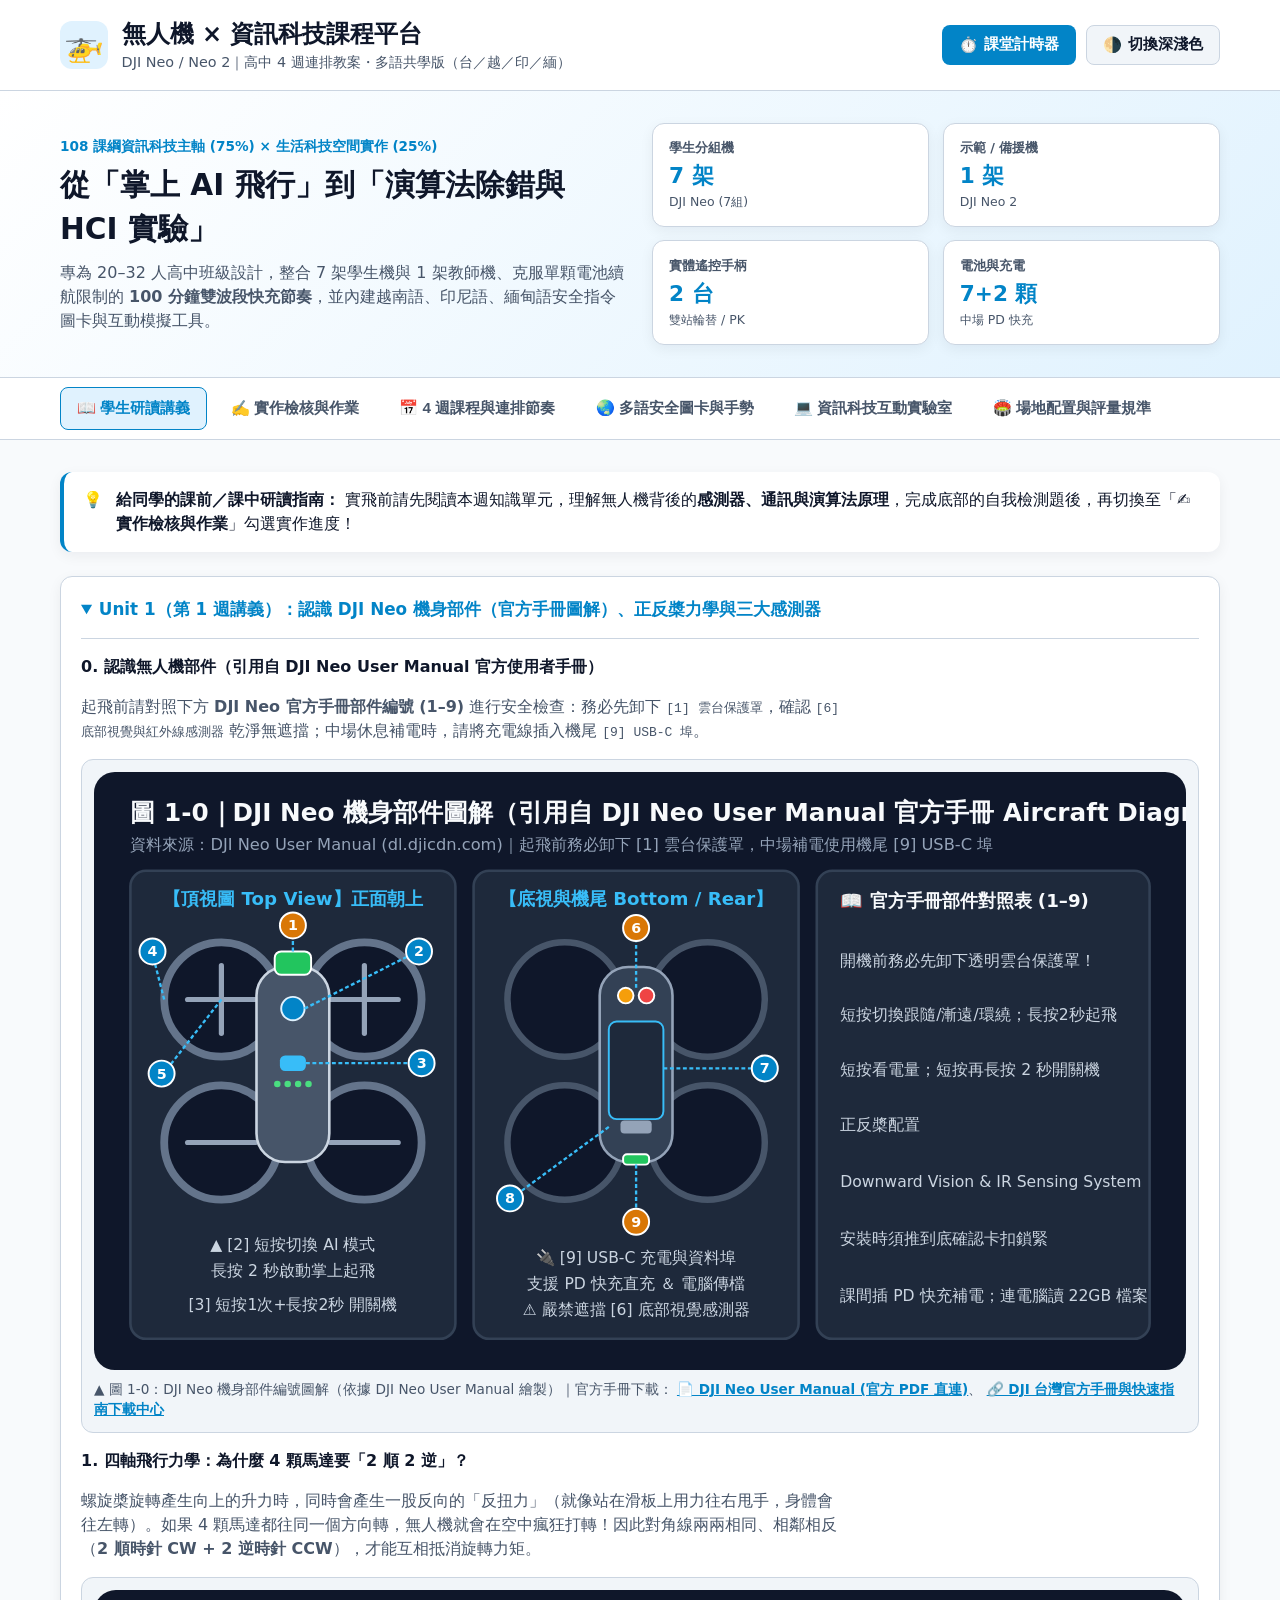
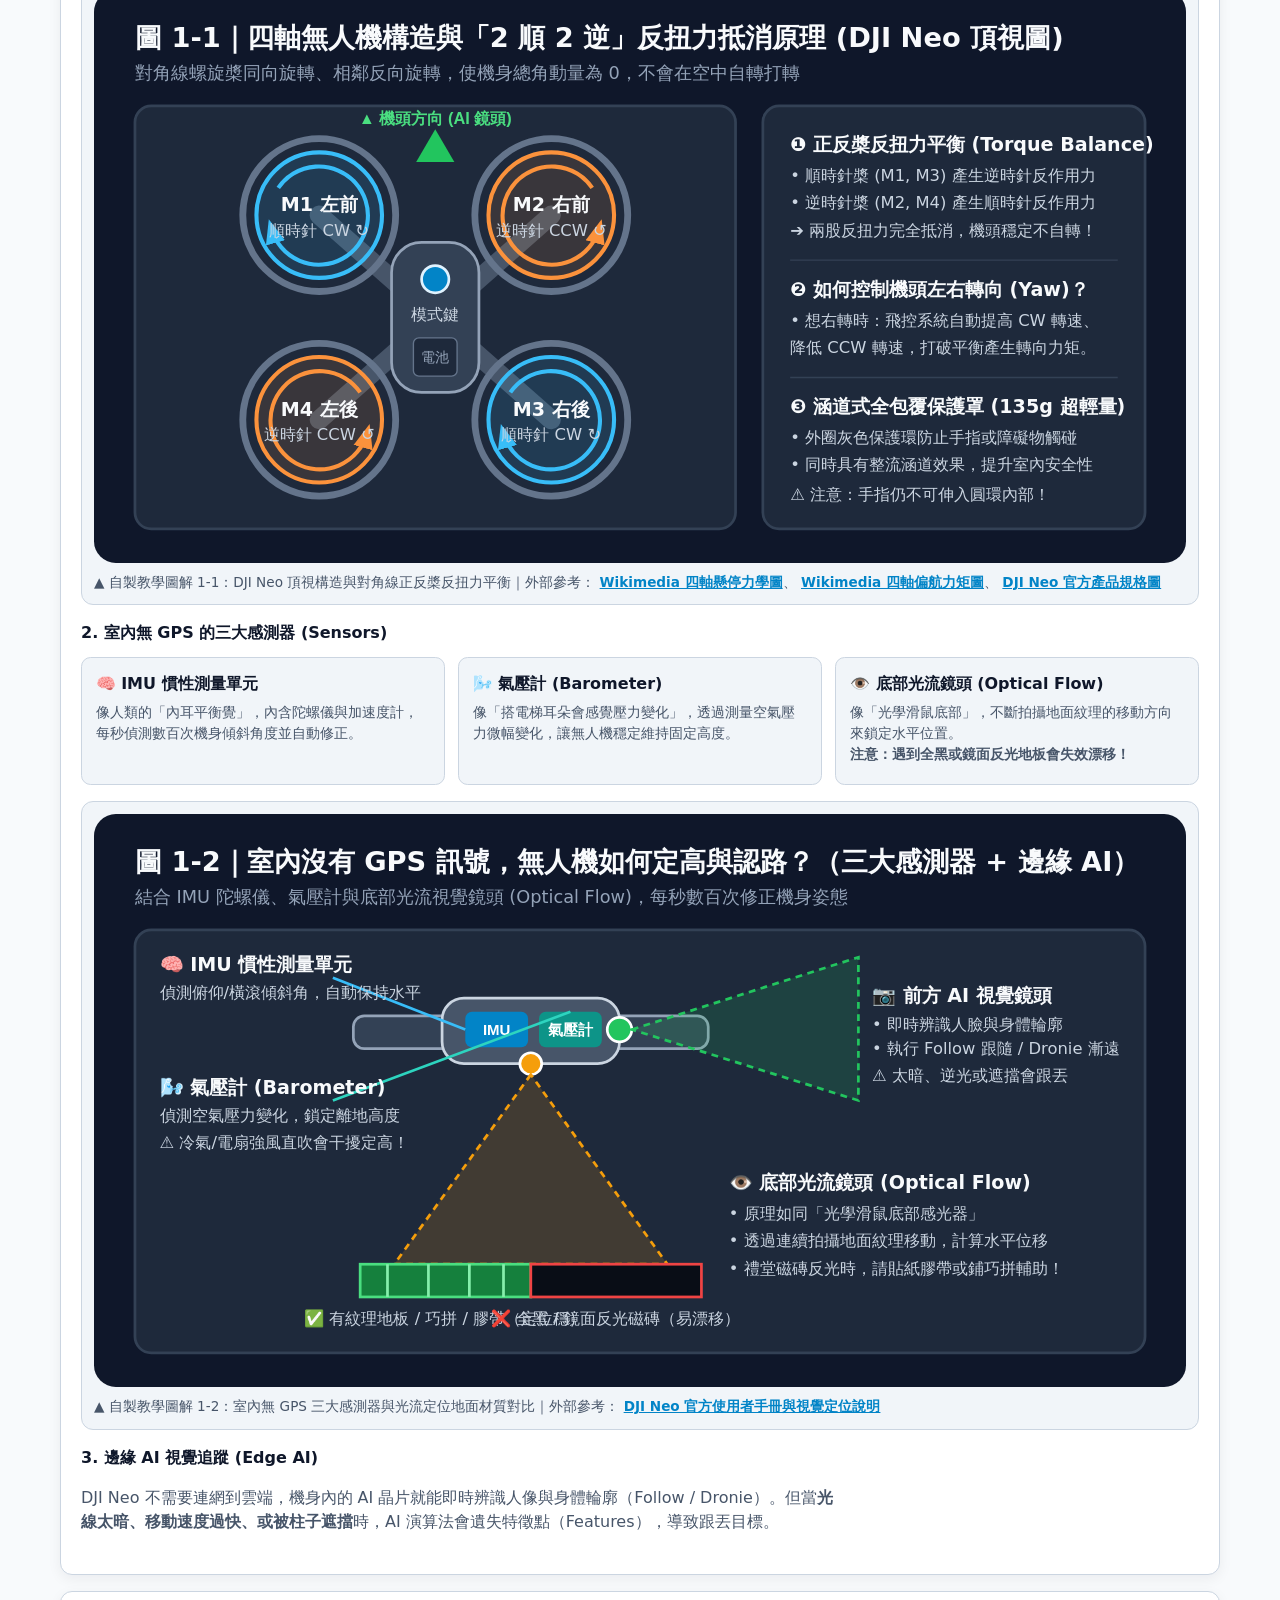
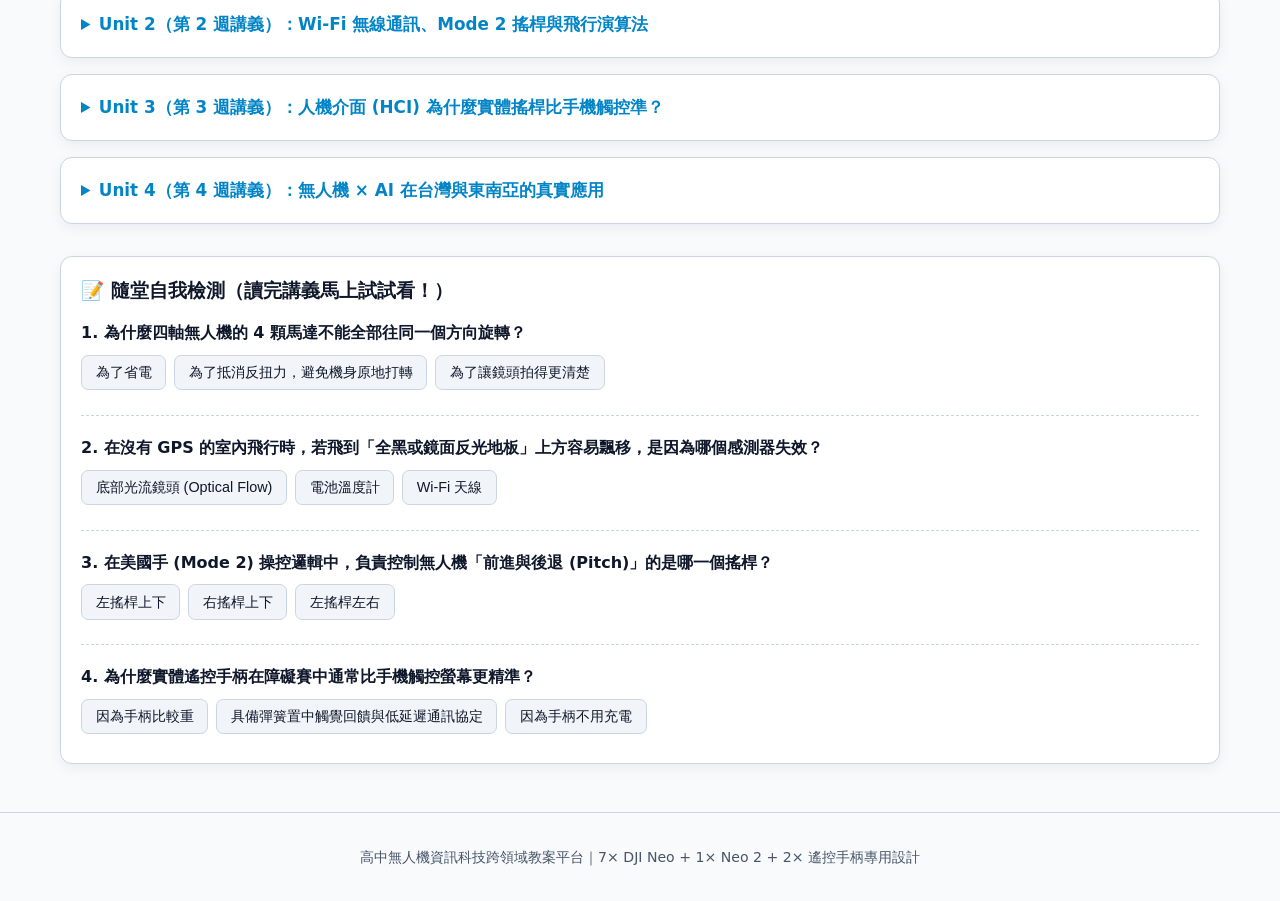
==== index.html @ d2b4d3c9 "feat: DJI Neo 4-week IT curriculum website and materials" ====
<!DOCTYPE html>
<html lang="zh-Hant">
<head>
  <meta charset="UTF-8" />
  <meta name="viewport" content="width=device-width, initial-scale=1.0" />
  <meta http-equiv="refresh" content="0; url=website/index.html" />
  <title>重新導向至無人機 × 資訊科技課程網站...</title>
  <script>
    window.location.replace("website/index.html");
  </script>
</head>
<body>
  <p>正在前往課程網站，若未自動跳轉請點此：<a href="website/index.html">進入無人機 × 資訊科技課程平台</a></p>
</body>
</html>
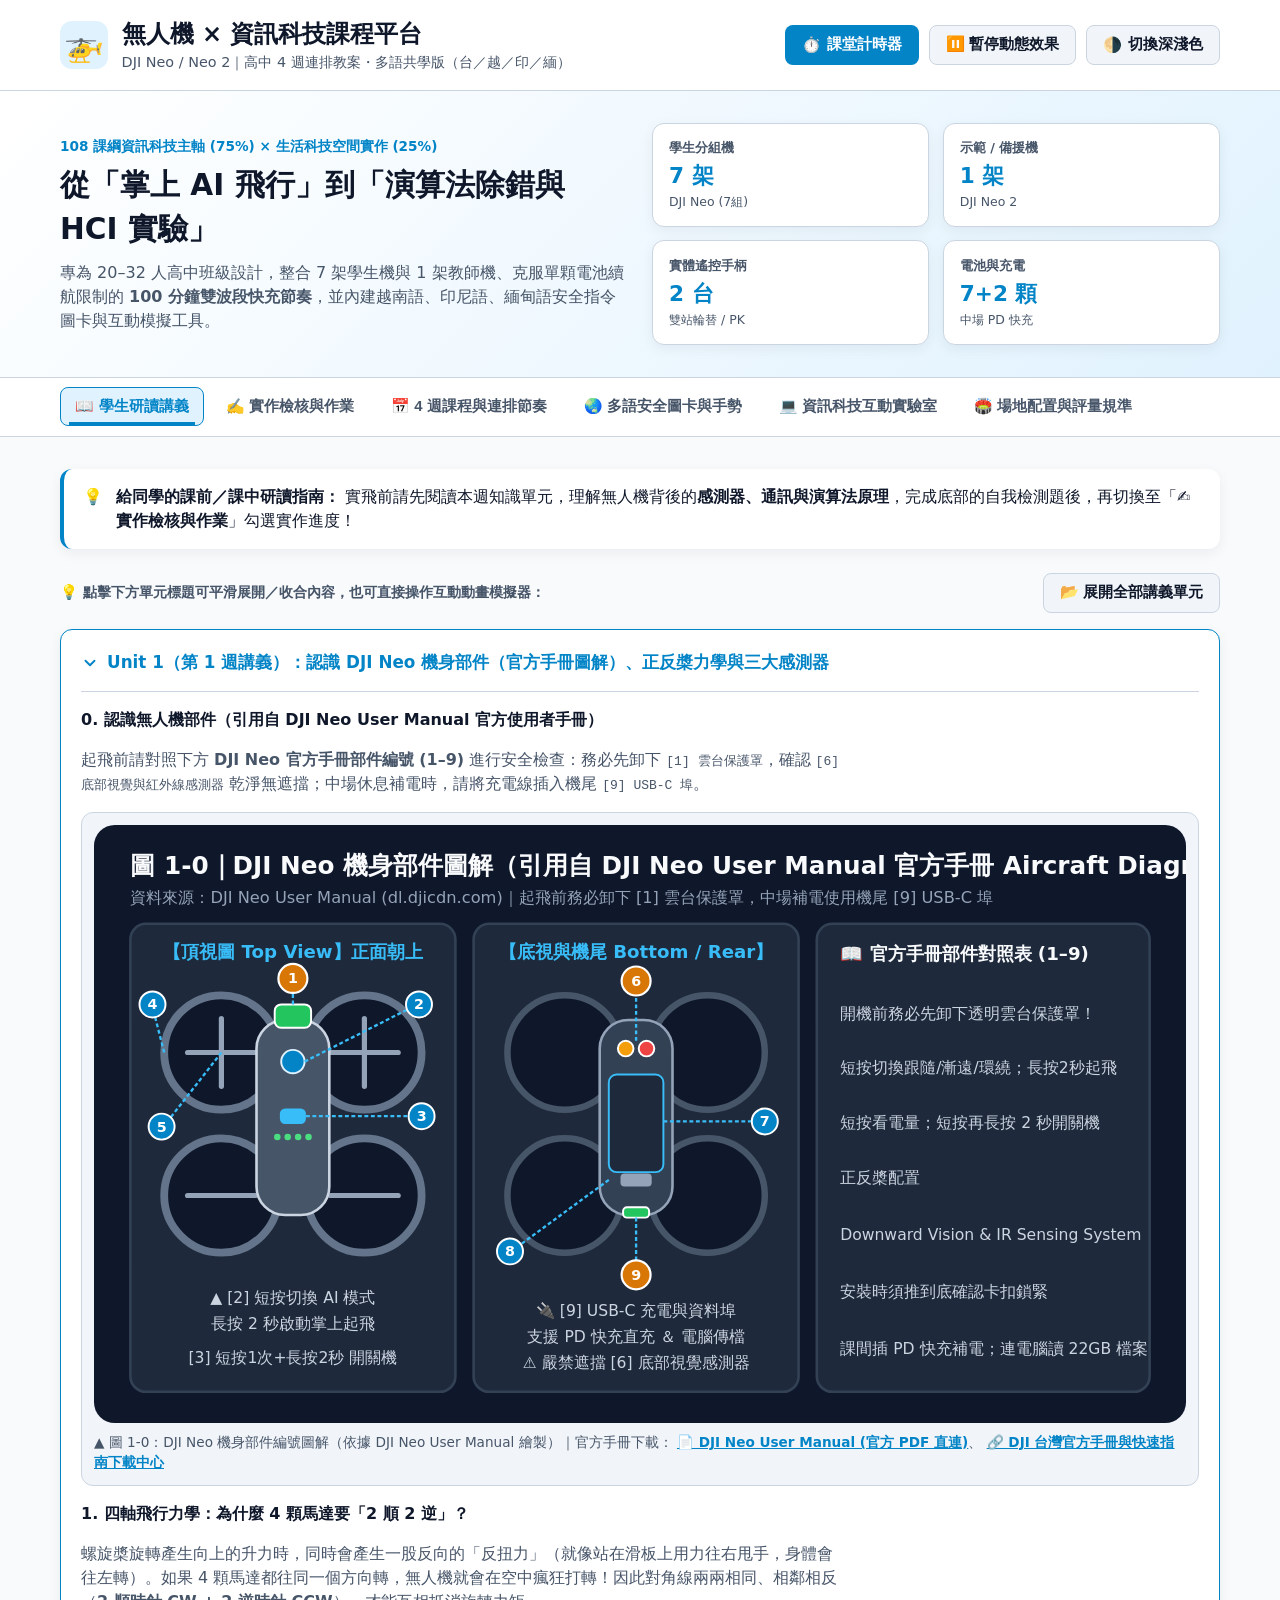
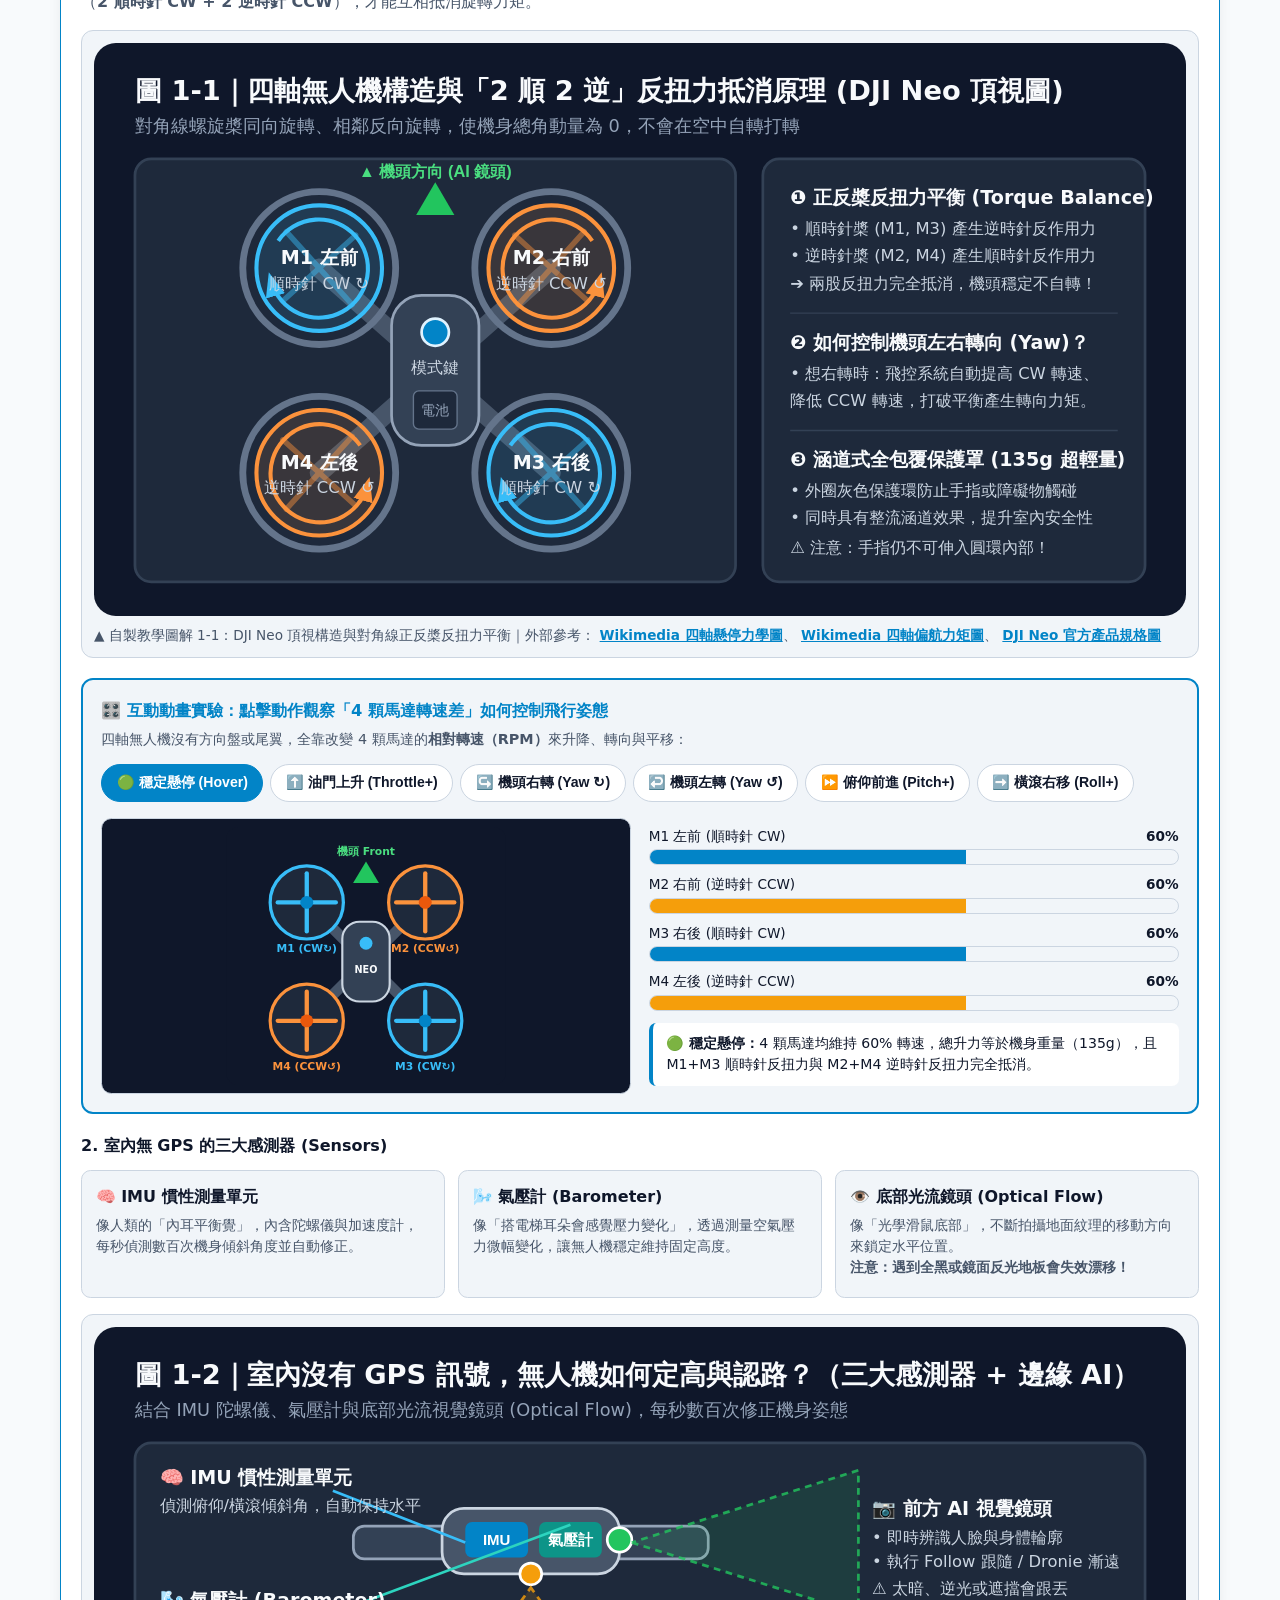
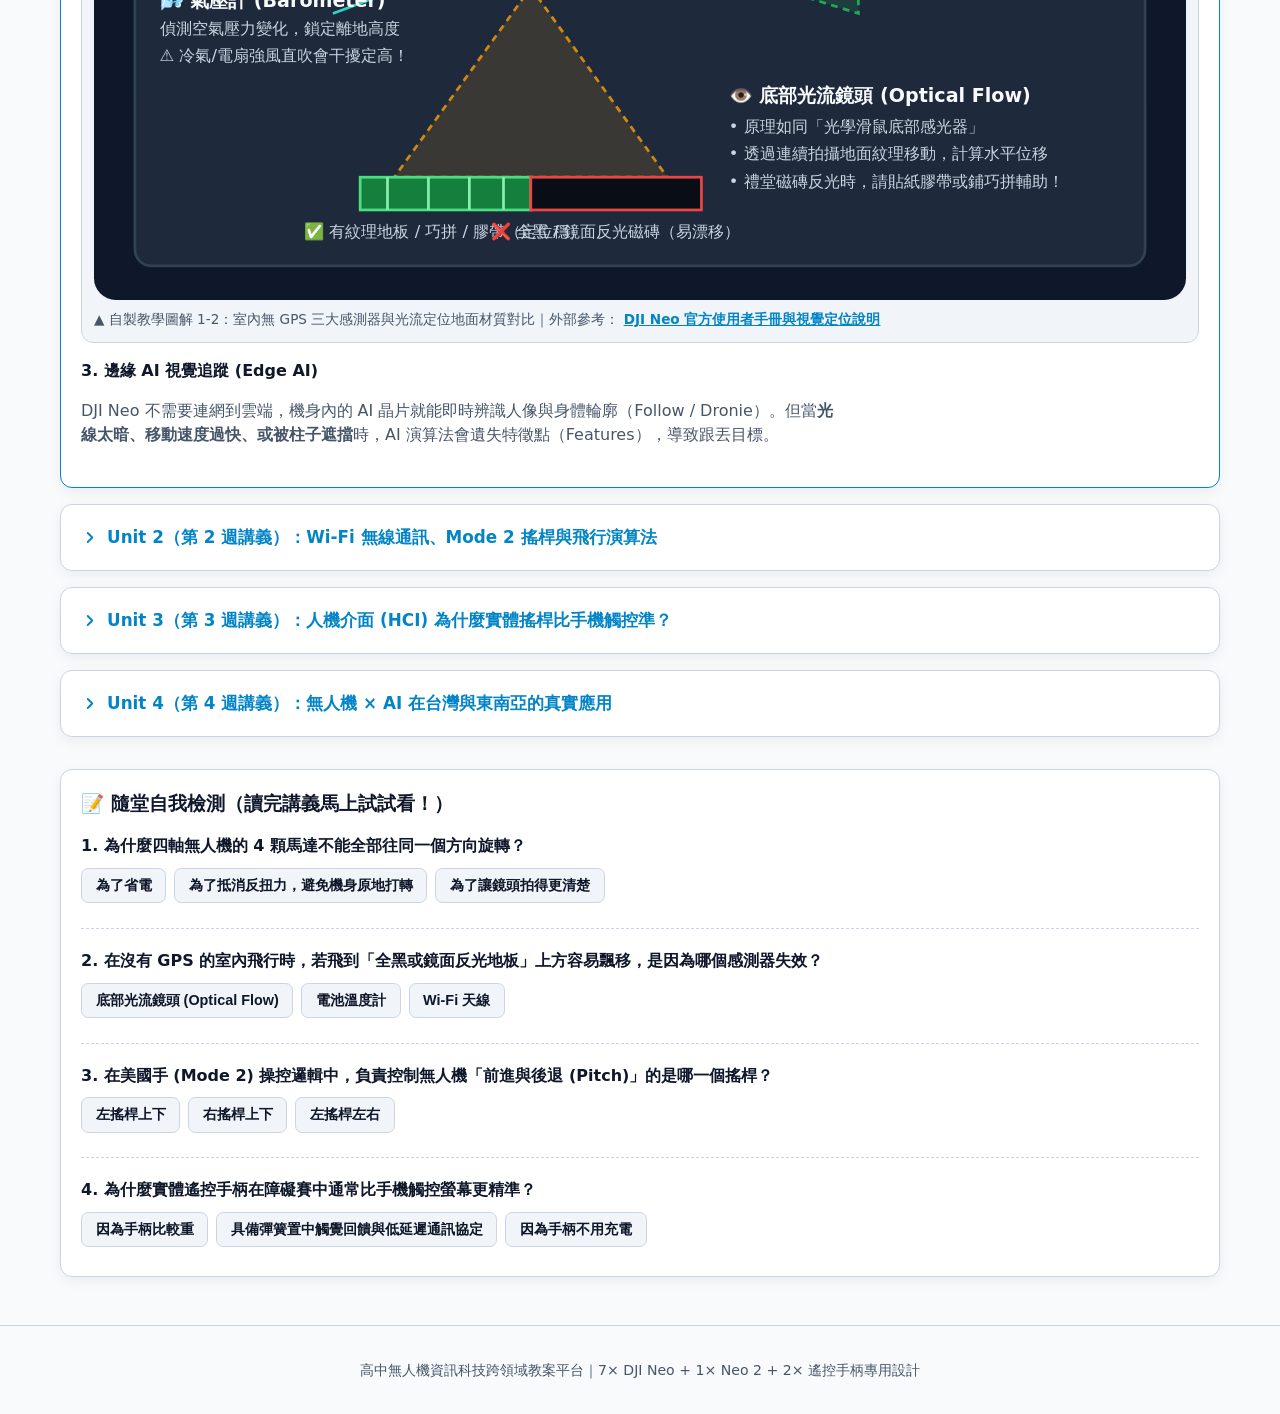
==== commit f9ecf95b: "feat: 新增四軸轉速動畫、演算法與Mode2雙搖桿學生實作闖關及RWD/UI優化" ====
--- a/index.html
+++ b/index.html
@@ -3,13 +3,1123 @@
 <head>
   <meta charset="UTF-8" />
   <meta name="viewport" content="width=device-width, initial-scale=1.0" />
-  <meta http-equiv="refresh" content="0; url=website/index.html" />
-  <title>重新導向至無人機 × 資訊科技課程網站...</title>
-  <script>
-    window.location.replace("website/index.html");
-  </script>
+  <title>無人機 × 資訊科技｜4 週高中跨文化課程網站</title>
+  <link rel="stylesheet" href="website/styles.css" />
 </head>
 <body>
-  <p>正在前往課程網站，若未自動跳轉請點此：<a href="website/index.html">進入無人機 × 資訊科技課程平台</a></p>
+  <a href="#main-content" class="skip-link">跳至主要內容 (Skip to main content)</a>
+
+  <header class="site-header">
+    <div class="container header-inner">
+      <div class="brand">
+        <span class="brand-badge" aria-hidden="true">🚁</span>
+        <div>
+          <h1 class="site-title">無人機 × 資訊科技課程平台</h1>
+          <p class="site-subtitle">DJI Neo / Neo 2｜高中 4 週連排教案・多語共學版（台／越／印／緬）</p>
+        </div>
+      </div>
+
+      <div class="header-actions">
+        <button type="button" id="open-timer-btn" class="btn btn-primary">
+          <span aria-hidden="true">⏱️</span> 課堂計時器
+        </button>
+        <button type="button" id="motion-toggle-btn" class="btn btn-secondary">
+          ⏸️ 暫停動態效果
+        </button>
+        <button type="button" id="theme-toggle-btn" class="btn btn-secondary" aria-pressed="false">
+          <span aria-hidden="true">🌗</span> <span class="theme-label">切換深淺色</span>
+        </button>
+      </div>
+    </div>
+  </header>
+
+  <section class="hero" aria-label="課程資源總覽">
+    <div class="container">
+      <div class="hero-grid">
+        <div class="hero-copy">
+          <span class="eyebrow">108 課綱資訊科技主軸 (75%) × 生活科技空間實作 (25%)</span>
+          <h2>從「掌上 AI 飛行」到「演算法除錯與 HCI 實驗」</h2>
+          <p>
+            專為 20–32 人高中班級設計，整合 7 架學生機與 1 架教師機、克服單顆電池續航限制的
+            <strong>100 分鐘雙波段快充節奏</strong>，並內建越南語、印尼語、緬甸語安全指令圖卡與互動模擬工具。
+          </p>
+        </div>
+
+        <dl class="stats-grid" aria-label="教室硬體配置">
+          <div class="stat-card">
+            <dt>學生分組機</dt>
+            <dd>7 架 <small>DJI Neo (7組)</small></dd>
+          </div>
+          <div class="stat-card">
+            <dt>示範 / 備援機</dt>
+            <dd>1 架 <small>DJI Neo 2</small></dd>
+          </div>
+          <div class="stat-card">
+            <dt>實體遙控手柄</dt>
+            <dd>2 台 <small>雙站輪替 / PK</small></dd>
+          </div>
+          <div class="stat-card">
+            <dt>電池與充電</dt>
+            <dd>7+2 顆 <small>中場 PD 快充</small></dd>
+          </div>
+        </dl>
+      </div>
+    </div>
+  </section>
+
+  <nav class="tab-nav-wrapper" aria-label="課程單元導覽">
+    <div class="container">
+      <div class="tablist" role="tablist" aria-label="課程功能分頁">
+        <button type="button" role="tab" id="tab-study" aria-selected="true" aria-controls="panel-study" tabindex="0">
+          📖 學生研讀講義
+        </button>
+        <button type="button" role="tab" id="tab-homework" aria-selected="false" aria-controls="panel-homework" tabindex="-1">
+          ✍️ 實作檢核與作業
+        </button>
+        <button type="button" role="tab" id="tab-curriculum" aria-selected="false" aria-controls="panel-curriculum" tabindex="-1">
+          📅 4 週課程與連排節奏
+        </button>
+        <button type="button" role="tab" id="tab-multilingual" aria-selected="false" aria-controls="panel-multilingual" tabindex="-1">
+          🌏 多語安全圖卡與手勢
+        </button>
+        <button type="button" role="tab" id="tab-lab" aria-selected="false" aria-controls="panel-lab" tabindex="-1">
+          💻 資訊科技互動實驗室
+        </button>
+        <button type="button" role="tab" id="tab-arena" aria-selected="false" aria-controls="panel-arena" tabindex="-1">
+          🏟️ 場地配置與評量規準
+        </button>
+      </div>
+    </div>
+  </nav>
+
+  <main id="main-content" class="container main-content">
+    <!-- TAB 0: 學生研讀講義 -->
+    <section id="panel-study" role="tabpanel" aria-labelledby="tab-study" class="tab-panel">
+      <div class="callout callout-info">
+        <span aria-hidden="true">💡</span>
+        <div>
+          <strong>給同學的課前／課中研讀指南：</strong>
+          實飛前請先閱讀本週知識單元，理解無人機背後的<strong>感測器、通訊與演算法原理</strong>，完成底部的自我檢測題後，再切換至「<strong>✍️ 實作檢核與作業</strong>」勾選實作進度！
+        </div>
+      </div>
+
+      <div class="study-toolbar">
+        <span class="study-toolbar-hint">💡 點擊下方單元標題可平滑展開／收合內容，也可直接操作互動動畫模擬器：</span>
+        <button type="button" id="toggle-all-units-btn" class="btn btn-secondary" commandfor="study-accordion" command="--toggle-all" aria-expanded="false">
+          <span class="expand">📂 展開全部講義單元</span>
+          <span class="collapse">📁 收合全部講義單元</span>
+        </button>
+      </div>
+
+      <div class="study-grid" id="study-accordion" aria-label="4 週課程研讀講義單元">
+        <details class="study-unit" open>
+          <summary>Unit 1（第 1 週講義）：認識 DJI Neo 機身部件（官方手冊圖解）、正反槳力學與三大感測器</summary>
+          <div class="study-body">
+            <h4>0. 認識無人機部件（引用自 DJI Neo User Manual 官方使用者手冊）</h4>
+            <p>
+              起飛前請對照下方 <strong>DJI Neo 官方手冊部件編號 (1–9)</strong> 進行安全檢查：務必先卸下 <code>[1] 雲台保護罩</code>，確認 <code>[6] 底部視覺與紅外線感測器</code> 乾淨無遮擋；中場休息補電時，請將充電線插入機尾 <code>[9] USB-C 埠</code>。
+            </p>
+            <figure class="study-figure">
+              <img src="website/assets/05_dji_neo_manual_diagram.svg" alt="DJI Neo 官方使用者手冊 Aircraft Diagram 機身頂視與底視部件 1 至 9 號圖解" width="840" height="460" fetchpriority="high" />
+              <figcaption>
+                ▲ 圖 1-0：DJI Neo 機身部件編號圖解（依據 DJI Neo User Manual 繪製）｜官方手冊下載：
+                <a href="https://dl.djicdn.com/downloads/DJI_Neo/DJI_Neo_User_Manual_en.pdf" target="_blank" rel="noopener noreferrer">📄 DJI Neo User Manual (官方 PDF 直連)</a>、
+                <a href="https://www.dji.com/tw/neo/downloads" target="_blank" rel="noopener noreferrer">🔗 DJI 台灣官方手冊與快速指南下載中心</a>
+              </figcaption>
+            </figure>
+
+            <h4>1. 四軸飛行力學：為什麼 4 顆馬達要「2 順 2 逆」？</h4>
+            <p>
+              螺旋槳旋轉產生向上的升力時，同時會產生一股反向的「反扭力」（就像站在滑板上用力往右甩手，身體會往左轉）。如果 4 顆馬達都往同一個方向轉，無人機就會在空中瘋狂打轉！因此對角線兩兩相同、相鄰相反（<strong>2 順時針 CW + 2 逆時針 CCW</strong>），才能互相抵消旋轉力矩。
+            </p>
+            <figure class="study-figure">
+              <img src="website/assets/01_quadcopter_torque.svg" alt="四軸無人機頂視構造與2順2逆反扭力抵消原理圖解" width="800" height="420" loading="lazy" />
+              <figcaption>
+                ▲ 自製教學圖解 1-1：DJI Neo 頂視構造與對角線正反槳反扭力平衡｜外部參考：
+                <a href="https://commons.wikimedia.org/wiki/File:Quadrotorhover.svg" target="_blank" rel="noopener noreferrer">Wikimedia 四軸懸停力學圖</a>、
+                <a href="https://commons.wikimedia.org/wiki/File:Quadrotoryaw.svg" target="_blank" rel="noopener noreferrer">Wikimedia 四軸偏航力矩圖</a>、
+                <a href="https://www.dji.com/tw/neo" target="_blank" rel="noopener noreferrer">DJI Neo 官方產品規格圖</a>
+              </figcaption>
+            </figure>
+
+            <!-- 互動四軸正反槳與姿態動態模擬器 -->
+            <div class="rotor-interactive-box" aria-label="四軸正反槳轉速與飛行姿態互動動畫">
+              <div class="rotor-box-header">
+                <h5>🎛️ 互動動畫實驗：點擊動作觀察「4 顆馬達轉速差」如何控制飛行姿態</h5>
+                <p>四軸無人機沒有方向盤或尾翼，全靠改變 4 顆馬達的<strong>相對轉速（RPM）</strong>來升降、轉向與平移：</p>
+              </div>
+              <div class="maneuver-btns" role="group" aria-label="選擇飛行操控動作">
+                <button type="button" class="chip active" data-maneuver="hover">🟢 穩定懸停 (Hover)</button>
+                <button type="button" class="chip" data-maneuver="throttle-up">⬆️ 油門上升 (Throttle+)</button>
+                <button type="button" class="chip" data-maneuver="yaw-right">↪️ 機頭右轉 (Yaw ↻)</button>
+                <button type="button" class="chip" data-maneuver="yaw-left">↩️ 機頭左轉 (Yaw ↺)</button>
+                <button type="button" class="chip" data-maneuver="pitch-fwd">⏩ 俯仰前進 (Pitch+)</button>
+                <button type="button" class="chip" data-maneuver="roll-right">➡️ 橫滾右移 (Roll+)</button>
+              </div>
+              <div class="rotor-sim-grid">
+                <div class="rotor-stage">
+                  <svg id="live-quad-svg" viewBox="0 0 260 240" role="img" aria-label="四軸無人機即時轉速與姿態動畫">
+                    <rect width="260" height="240" rx="12" fill="#0f172a" />
+                    <g id="live-quad-frame" class="quad-frame-anim" data-state="hover">
+                      <!-- Arms -->
+                      <line x1="75" y1="70" x2="185" y2="180" stroke="#475569" stroke-width="10" stroke-linecap="round" />
+                      <line x1="185" y1="70" x2="75" y2="180" stroke="#475569" stroke-width="10" stroke-linecap="round" />
+                      <!-- Nose cone -->
+                      <polygon points="130,32 118,52 142,52" fill="#22c55e" />
+                      <text x="130" y="26" text-anchor="middle" fill="#4ade80" font-size="10" font-weight="700">機頭 Front</text>
+                      <!-- M1 Front-Left (CW) -->
+                      <g class="motor-node" id="motor-m1">
+                        <circle cx="75" cy="70" r="34" fill="#1e293b" stroke="#38bdf8" stroke-width="3" />
+                        <g class="live-prop prop-cw" id="prop-m1" style="transform-origin: 75px 70px;">
+                          <line x1="48" y1="70" x2="102" y2="70" stroke="#38bdf8" stroke-width="4" stroke-linecap="round" />
+                          <line x1="75" y1="43" x2="75" y2="97" stroke="#38bdf8" stroke-width="4" stroke-linecap="round" />
+                        </g>
+                        <circle cx="75" cy="70" r="6" fill="#0284c7" />
+                        <text x="75" y="116" text-anchor="middle" fill="#38bdf8" font-size="10" font-weight="700">M1 (CW↻)</text>
+                      </g>
+                      <!-- M2 Front-Right (CCW) -->
+                      <g class="motor-node" id="motor-m2">
+                        <circle cx="185" cy="70" r="34" fill="#1e293b" stroke="#fb923c" stroke-width="3" />
+                        <g class="live-prop prop-ccw" id="prop-m2" style="transform-origin: 185px 70px;">
+                          <line x1="158" y1="70" x2="212" y2="70" stroke="#fb923c" stroke-width="4" stroke-linecap="round" />
+                          <line x1="185" y1="43" x2="185" y2="97" stroke="#fb923c" stroke-width="4" stroke-linecap="round" />
+                        </g>
+                        <circle cx="185" cy="70" r="6" fill="#ea580c" />
+                        <text x="185" y="116" text-anchor="middle" fill="#fb923c" font-size="10" font-weight="700">M2 (CCW↺)</text>
+                      </g>
+                      <!-- M4 Rear-Left (CCW) -->
+                      <g class="motor-node" id="motor-m4">
+                        <circle cx="75" cy="180" r="34" fill="#1e293b" stroke="#fb923c" stroke-width="3" />
+                        <g class="live-prop prop-ccw" id="prop-m4" style="transform-origin: 75px 180px;">
+                          <line x1="48" y1="180" x2="102" y2="180" stroke="#fb923c" stroke-width="4" stroke-linecap="round" />
+                          <line x1="75" y1="153" x2="75" y2="207" stroke="#fb923c" stroke-width="4" stroke-linecap="round" />
+                        </g>
+                        <circle cx="75" cy="180" r="6" fill="#ea580c" />
+                        <text x="75" y="226" text-anchor="middle" fill="#fb923c" font-size="10" font-weight="700">M4 (CCW↺)</text>
+                      </g>
+                      <!-- M3 Rear-Right (CW) -->
+                      <g class="motor-node" id="motor-m3">
+                        <circle cx="185" cy="180" r="34" fill="#1e293b" stroke="#38bdf8" stroke-width="3" />
+                        <g class="live-prop prop-cw" id="prop-m3" style="transform-origin: 185px 180px;">
+                          <line x1="158" y1="180" x2="212" y2="180" stroke="#38bdf8" stroke-width="4" stroke-linecap="round" />
+                          <line x1="185" y1="153" x2="185" y2="207" stroke="#38bdf8" stroke-width="4" stroke-linecap="round" />
+                        </g>
+                        <circle cx="185" cy="180" r="6" fill="#0284c7" />
+                        <text x="185" y="226" text-anchor="middle" fill="#38bdf8" font-size="10" font-weight="700">M3 (CW↻)</text>
+                      </g>
+                      <!-- Center Fuselage -->
+                      <rect x="108" y="88" width="44" height="74" rx="16" fill="#334155" stroke="#cbd5e1" stroke-width="2" />
+                      <circle cx="130" cy="108" r="6" fill="#38bdf8" />
+                      <text x="130" y="136" text-anchor="middle" fill="#f8fafc" font-size="9" font-weight="700">NEO</text>
+                    </g>
+                  </svg>
+                </div>
+                <div class="rotor-telemetry">
+                  <div class="rpm-bars">
+                    <div class="rpm-row">
+                      <div class="rpm-label"><span>M1 左前 (順時針 CW)</span><strong id="rpm-val-m1">60%</strong></div>
+                      <div class="bar-track"><div class="bar-fill bar-ctrl" id="rpm-bar-m1" style="inline-size: 60%"></div></div>
+                    </div>
+                    <div class="rpm-row">
+                      <div class="rpm-label"><span>M2 右前 (逆時針 CCW)</span><strong id="rpm-val-m2">60%</strong></div>
+                      <div class="bar-track"><div class="bar-fill bar-app" id="rpm-bar-m2" style="inline-size: 60%"></div></div>
+                    </div>
+                    <div class="rpm-row">
+                      <div class="rpm-label"><span>M3 右後 (順時針 CW)</span><strong id="rpm-val-m3">60%</strong></div>
+                      <div class="bar-track"><div class="bar-fill bar-ctrl" id="rpm-bar-m3" style="inline-size: 60%"></div></div>
+                    </div>
+                    <div class="rpm-row">
+                      <div class="rpm-label"><span>M4 左後 (逆時針 CCW)</span><strong id="rpm-val-m4">60%</strong></div>
+                      <div class="bar-track"><div class="bar-fill bar-app" id="rpm-bar-m4" style="inline-size: 60%"></div></div>
+                    </div>
+                  </div>
+                  <p id="maneuver-explain" class="maneuver-explain" aria-live="polite">
+                    <strong>🟢 穩定懸停：</strong>4 顆馬達均維持 60% 轉速，總升力等於機身重量（135g），且 M1+M3 順時針反扭力與 M2+M4 逆時針反扭力完全抵消。
+                  </p>
+                </div>
+              </div>
+            </div>
+
+            <h4>2. 室內無 GPS 的三大感測器 (Sensors)</h4>
+            <div class="concept-cards">
+              <div class="concept-card">
+                <strong>🧠 IMU 慣性測量單元</strong>
+                <p>像人類的「內耳平衡覺」，內含陀螺儀與加速度計，每秒偵測數百次機身傾斜角度並自動修正。</p>
+              </div>
+              <div class="concept-card">
+                <strong>🌬️ 氣壓計 (Barometer)</strong>
+                <p>像「搭電梯耳朵會感覺壓力變化」，透過測量空氣壓力微幅變化，讓無人機穩定維持固定高度。</p>
+              </div>
+              <div class="concept-card">
+                <strong>👁️ 底部光流鏡頭 (Optical Flow)</strong>
+                <p>像「光學滑鼠底部」，不斷拍攝地面紋理的移動方向來鎖定水平位置。<strong>注意：遇到全黑或鏡面反光地板會失效漂移！</strong></p>
+              </div>
+            </div>
+            <figure class="study-figure">
+              <img src="website/assets/02_sensors_optical_flow.svg" alt="無人機側面構造、IMU、氣壓計、前方AI鏡頭與底部光流感測器原理圖" width="800" height="420" loading="lazy" />
+              <figcaption>
+                ▲ 自製教學圖解 1-2：室內無 GPS 三大感測器與光流定位地面材質對比｜外部參考：
+                <a href="https://www.dji.com/tw/support/product/neo" target="_blank" rel="noopener noreferrer">DJI Neo 官方使用者手冊與視覺定位說明</a>
+              </figcaption>
+            </figure>
+
+            <h4>3. 邊緣 AI 視覺追蹤 (Edge AI)</h4>
+            <p>
+              DJI Neo 不需要連網到雲端，機身內的 AI 晶片就能即時辨識人像與身體輪廓（Follow / Dronie）。但當<strong>光線太暗、移動速度過快、或被柱子遮擋</strong>時，AI 演算法會遺失特徵點（Features），導致跟丟目標。
+            </p>
+          </div>
+        </details>
+
+        <details class="study-unit">
+          <summary>Unit 2（第 2 週講義）：Wi-Fi 無線通訊、Mode 2 搖桿與飛行演算法</summary>
+          <div class="study-body">
+            <h4>1. 無線通訊：2.4GHz vs. 5.8GHz 的選擇</h4>
+            <ul>
+              <li><strong>2.4GHz 頻段</strong>：波長較長、穿透力好，但教室內 7 台飛機加上 30 支手機同時開啟 Wi-Fi / 藍牙時，頻道容易擁擠產生延遲。</li>
+              <li><strong>5.8GHz 頻段</strong>：可用頻道較寬、抗干擾與即時圖傳速度較快，適合近距離室內穩定控制。</li>
+            </ul>
+
+            <h4>2. 美國手 (Mode 2) 空間四軸控制圖解</h4>
+            <div class="stick-grid">
+              <div class="stick-box">
+                <strong>🕹️ 左搖桿 (Left Stick)</strong>
+                <p>⬆️⬇️ 上下推：<strong>油門 Throttle</strong>（上升 / 下降）</p>
+                <p>⬅️➡️ 左右推：<strong>偏航 Yaw</strong>（機頭左轉 / 右轉）</p>
+              </div>
+              <div class="stick-box">
+                <strong>🕹️ 右搖桿 (Right Stick)</strong>
+                <p>⬆️⬇️ 上下推：<strong>俯仰 Pitch</strong>（前進 / 後退）</p>
+                <p>⬅️➡️ 左右推：<strong>橫滾 Roll</strong>（向左平移 / 向右平移）</p>
+              </div>
+            </div>
+            <figure class="study-figure">
+              <img src="website/assets/03_mode2_sticks_axes.svg" alt="美國手 Mode 2 左搖桿與右搖桿空間四軸操控方向圖解" width="800" height="420" fetchpriority="low" loading="lazy" />
+              <figcaption>
+                ▲ 自製教學圖解 2-1：美國手 (Mode 2) 雙搖桿四動作圖解｜外部參考：
+                <a href="https://commons.wikimedia.org/wiki/File:Flight_dynamics_with_text.svg" target="_blank" rel="noopener noreferrer">Wikimedia 飛行器三軸姿態 (Pitch / Roll / Yaw) 圖解</a>
+              </figcaption>
+            </figure>
+
+            <div class="ext-ref-grid">
+              <figure class="study-figure ext-figure">
+                <img src="https://commons.wikimedia.org/wiki/Special:FilePath/Flight_dynamics_with_text.svg" alt="Wikimedia Commons 飛行器三軸姿態 Pitch Roll Yaw 參考圖" width="420" height="280" fetchpriority="low" loading="lazy" />
+                <figcaption>🌐 外部維基圖資：飛行器三軸姿態 (Roll / Pitch / Yaw)</figcaption>
+              </figure>
+              <figure class="study-figure ext-figure">
+                <img src="https://commons.wikimedia.org/wiki/Special:FilePath/Quadrotoryaw.svg" alt="Wikimedia Commons 四軸飛行器正反槳扭矩與偏航原理參考圖" width="420" height="280" fetchpriority="low" loading="lazy" />
+                <figcaption>🌐 外部維基圖資：四軸正反槳推力與反扭力分佈</figcaption>
+              </figure>
+            </div>
+
+            <h4>3. 飛行演算法與 Debug（除錯）</h4>
+            <p>
+              寫程式控制無人機飛正方形，需結合<strong>序列（Sequence）</strong>與<strong>迴圈（Loop: 重複 4 次前進+右轉）</strong>。但真實世界有氣流與電量下降，因此需要加入<strong>條件判斷（IF 偏離 THEN 微調）</strong>並反覆測試參數，這就是工程上的 <strong>Debug（除錯）</strong>。
+            </p>
+          </div>
+        </details>
+
+        <details class="study-unit">
+          <summary>Unit 3（第 3 週講義）：人機介面 (HCI) 為什麼實體搖桿比手機觸控準？</summary>
+          <div class="study-body">
+            <h4>1. 觸覺回饋 (Tactile Feedback) 與盲操作</h4>
+            <p>
+              手機玻璃螢幕是平的，沒有彈簧回正力量，飛手眼睛很容易在「看飛機」與「低頭找螢幕搖桿位置」之間分心；而實體遙控手柄（Controller）具備<strong>物理彈簧自動置中</strong>，只要手指放開就能瞬間煞車懸停，讓飛手能專注盯緊無人機。
+            </p>
+            <h4>2. 通訊協定與抗干擾差異</h4>
+            <p>
+              手機純靠一般 Wi-Fi 與飛機連線，容易受現場其他手機熱點干擾；實體遙控手柄則使用專用高抗干擾射頻協定與高增益天線，因此操作指令的「延遲（Latency）」更低、反應更即時。
+            </p>
+            <figure class="study-figure">
+              <img src="website/assets/04_palm_takeoff_and_hci.svg" alt="掌上起降正確手掌平伸姿勢與手機觸控對比實體遙控手柄之HCI圖解" width="800" height="420" fetchpriority="low" loading="lazy" />
+              <figcaption>
+                ▲ 自製教學圖解 3-1：掌上起降安全姿勢 SOP 與人機介面 (HCI) 比較｜外部參考：
+                <a href="https://www.dji.com/tw/neo" target="_blank" rel="noopener noreferrer">DJI Neo 掌上起降與多元操控方式官方展示</a>
+              </figcaption>
+            </figure>
+          </div>
+        </details>
+
+        <details class="study-unit">
+          <summary>Unit 4（第 4 週講義）：無人機 × AI 在台灣與東南亞的真實應用</summary>
+          <div class="study-body">
+            <ul>
+              <li><strong>🌾 智慧農業與病蟲害 AI 辨識</strong>：在台灣茶園、稻田以及越南湄公河三角洲、印尼大型農園，無人機透過多光譜鏡頭與 AI 影像分析，精準找出缺水或染病作物，減少農藥浪費。</li>
+              <li><strong>🏔️ 山區災害搜救與 3D 測繪</strong>：面對台灣或緬甸山區的地震、土石流，無人機可先飛入危險區域拍攝地形並即時建立 3D 地圖，協助救難隊規劃安全路線。</li>
+              <li><strong>⚡ 基礎設施巡檢</strong>：取代人工攀爬高壓電塔或太陽能板，結合熱顯像儀自動偵測設備過熱異常點。</li>
+            </ul>
+          </div>
+        </details>
+      </div>
+
+      <section class="quiz-box" aria-labelledby="quiz-heading">
+        <h3 id="quiz-heading">📝 隨堂自我檢測（讀完講義馬上試試看！）</h3>
+        <div id="quiz-container" class="quiz-list"></div>
+      </section>
+    </section>
+
+    <!-- TAB 0.5: 每週實作檢核與課後作業 -->
+    <section id="panel-homework" role="tabpanel" aria-labelledby="tab-homework" class="tab-panel" hidden>
+      <div class="callout callout-info">
+        <span aria-hidden="true">✍️</span>
+        <div>
+          <strong>每週課堂實作闖關 ＆ 課後作業系統：</strong>
+          請先透過下方<strong>「互動實作演練台」</strong>動手完成模擬操作，再勾選當堂實作任務並填寫課後作業（系統自動暫存於瀏覽器），完成後可一鍵複製或列印繳交！
+        </div>
+      </div>
+
+      <!-- 學生互動實作演練台：起飛前 SOP 與掌上起降動畫闖關 -->
+      <article class="sop-practice-card" aria-labelledby="sop-practice-title">
+        <div class="sop-practice-header">
+          <div>
+            <h3 id="sop-practice-title">🛠️ 學生動手實作演練：DJI Neo 安全點檢 ＆ 掌上起降 SOP 動畫闖關</h3>
+            <p class="lab-desc">實飛真機前，請依序點擊下方 4 個實作步驟按鈕，觀察右側無人機的動態變化並完成安全認證：</p>
+          </div>
+          <span id="sop-progress-badge" class="sim-step-badge">進度：0 / 4 完成</span>
+        </div>
+
+        <div class="sop-practice-grid">
+          <div class="sop-steps-col" role="group" aria-label="起飛與補電實作步驟">
+            <button type="button" class="sop-step-btn" data-sop-step="0">
+              <span class="sop-step-num">Step 1</span>
+              <span><strong>卸下 [1] 雲台保護罩</strong><small>點擊取下機頭透明保護蓋，釋放 AI 鏡頭</small></span>
+            </button>
+            <button type="button" class="sop-step-btn" data-sop-step="1">
+              <span class="sop-step-num">Step 2</span>
+              <span><strong>檢視 [6] 底部光流感測器</strong><small>確認下視鏡頭乾淨、地面具紋理不反光</small></span>
+            </button>
+            <button type="button" class="sop-step-btn" data-sop-step="2">
+              <span class="sop-step-num">Step 3</span>
+              <span><strong>長按 [2] 模式鍵 ➔ 五指平伸掌上起飛</strong><small>手掌如平底鍋平舉，觀察四槳旋轉升空</small></span>
+            </button>
+            <button type="button" class="sop-step-btn" data-sop-step="3">
+              <span class="sop-step-num">Step 4</span>
+              <span><strong>降落關機 ➔ 插入機尾 [9] USB-C 快充</strong><small>接上中央 PD 快充線，觀察電量燈號遞增動畫</small></span>
+            </button>
+            <div class="sop-actions-row">
+              <button type="button" id="sop-sync-hw-btn" class="btn btn-primary" disabled>
+                ✅ 已完成演練！一鍵同步勾選下方實作檢核表
+              </button>
+              <button type="button" id="sop-reset-btn" class="btn btn-secondary">重設演練</button>
+            </div>
+          </div>
+
+          <div class="sop-stage-col">
+            <svg id="sop-Interactive-svg" viewBox="0 0 360 230" role="img" aria-label="DJI Neo 實作點檢與掌上起降互動動畫圖">
+              <rect width="360" height="230" rx="12" fill="#0f172a" />
+              <!-- 地面紋理區 -->
+              <rect x="30" y="195" width="300" height="16" rx="4" fill="#1e293b" stroke="#334155" />
+              <g id="sop-floor-texture" opacity="0.25">
+                <line x1="60" y1="195" x2="60" y2="211" stroke="#4ade80" stroke-width="2" />
+                <line x1="110" y1="195" x2="110" y2="211" stroke="#4ade80" stroke-width="2" />
+                <line x1="160" y1="195" x2="160" y2="211" stroke="#4ade80" stroke-width="2" />
+                <line x1="210" y1="195" x2="210" y2="211" stroke="#4ade80" stroke-width="2" />
+                <line x1="260" y1="195" x2="260" y2="211" stroke="#4ade80" stroke-width="2" />
+                <line x1="300" y1="195" x2="300" y2="211" stroke="#4ade80" stroke-width="2" />
+              </g>
+              <!-- 光流掃描錐 -->
+              <polygon id="sop-flow-cone" points="180,130 120,195 240,195" fill="rgba(245, 158, 11, 0.22)" stroke="#f59e0b" stroke-dasharray="4,4" opacity="0" />
+              <!-- 平伸手掌圖示 -->
+              <g id="sop-flat-palm" opacity="0" transform="translate(0, 10)">
+                <rect x="115" y="152" width="130" height="10" rx="5" fill="#fcd34d" />
+                <text x="180" y="176" text-anchor="middle" fill="#fcd34d" font-size="11" font-weight="700">🖐️ 五指併攏完全平伸托住</text>
+              </g>
+              <!-- USB-C PD 快充線動畫 -->
+              <g id="sop-usb-cable" opacity="0">
+                <path d="M 330 122 L 252 122" stroke="#22c55e" stroke-width="5" stroke-linecap="round" />
+                <rect x="242" y="116" width="14" height="12" rx="3" fill="#4ade80" />
+                <text x="295" y="108" text-anchor="middle" fill="#4ade80" font-size="11" font-weight="700">⚡ PD 快充輸入中</text>
+              </g>
+              <!-- 無人機本體群組 -->
+              <g id="sop-drone-group" class="sop-drone-group">
+                <!-- 左右涵道保護罩 -->
+                <rect x="95" y="108" width="58" height="18" rx="6" fill="#334155" stroke="#94a3b8" stroke-width="2" />
+                <rect x="207" y="108" width="58" height="18" rx="6" fill="#334155" stroke="#94a3b8" stroke-width="2" />
+                <!-- 旋轉槳葉 -->
+                <line id="sop-blade-l" class="sop-blade" x1="104" y1="104" x2="144" y2="104" stroke="#38bdf8" stroke-width="3.5" stroke-linecap="round" />
+                <line id="sop-blade-r" class="sop-blade" x1="216" y1="104" x2="256" y2="104" stroke="#fb923c" stroke-width="3.5" stroke-linecap="round" />
+                <!-- 中央機身 -->
+                <rect x="138" y="98" width="84" height="34" rx="12" fill="#475569" stroke="#e2e8f0" stroke-width="2" />
+                <!-- [1] 前方雲台鏡頭 -->
+                <circle cx="144" cy="115" r="7" fill="#22c55e" stroke="#fff" stroke-width="1.5" />
+                <!-- [1] 透明雲台保護罩 (Step 1 卸下動畫) -->
+                <g id="sop-gimbal-cover" class="sop-gimbal-cover">
+                  <rect x="128" y="102" width="24" height="26" rx="6" fill="rgba(56, 189, 248, 0.35)" stroke="#38bdf8" stroke-width="2" stroke-dasharray="3,2" />
+                  <text x="140" y="95" text-anchor="middle" fill="#38bdf8" font-size="10" font-weight="700">[1] 雲台罩</text>
+                </g>
+                <!-- [3] 4顆電量指示燈 -->
+                <circle class="sop-led" cx="166" cy="115" r="3" fill="#4ade80" />
+                <circle class="sop-led" cx="176" cy="115" r="3" fill="#4ade80" />
+                <circle class="sop-led" cx="186" cy="115" r="3" fill="#334155" />
+                <circle class="sop-led" cx="196" cy="115" r="3" fill="#334155" />
+                <!-- [6] 底部光流鏡頭 -->
+                <circle id="sop-bottom-sensor" cx="180" cy="132" r="5" fill="#f59e0b" stroke="#fff" stroke-width="1.2" />
+                <!-- [9] 機尾 USB-C 埠 -->
+                <rect id="sop-usbc-port" x="218" y="111" width="6" height="10" rx="2" fill="#22c55e" />
+              </g>
+              <text id="sop-stage-caption" x="180" y="32" text-anchor="middle" fill="#f8fafc" font-size="12.5" font-weight="700">
+                👆 請點擊左側 Step 1 開始起飛前安全實作！
+              </text>
+            </svg>
+          </div>
+        </div>
+      </article>
+
+      <form id="homework-form" action="#panel-homework" method="POST" class="hw-form" novalidate>
+        <fieldset class="hw-fieldset">
+          <legend>1. 選擇課程週次與填寫組別資料</legend>
+
+          <div class="form-group">
+            <span class="field-label" id="week-radio-label">選擇要檢核／繳交的週次（必選）：</span>
+            <div class="radio-cards" role="radiogroup" aria-labelledby="week-radio-label">
+              <label class="radio-card">
+                <input type="radio" name="hw_week" value="w1" checked />
+                <span><strong>第 1 週</strong><small>感測器與掌上 AI</small></span>
+              </label>
+              <label class="radio-card">
+                <input type="radio" name="hw_week" value="w2" />
+                <span><strong>第 2 週</strong><small>Wi-Fi 與飛行演算法</small></span>
+              </label>
+              <label class="radio-card">
+                <input type="radio" name="hw_week" value="w3" />
+                <span><strong>第 3 週</strong><small>HCI 實驗與賽道設計</small></span>
+              </label>
+              <label class="radio-card">
+                <input type="radio" name="hw_week" value="w4" />
+                <span><strong>第 4 週</strong><small>綜合挑戰賽與提案</small></span>
+              </label>
+            </div>
+          </div>
+
+          <div class="hw-meta-grid">
+            <div class="form-group">
+              <label for="hw-group">組別編號 (1–7 組，必填)</label>
+              <input type="text" id="hw-group" name="group_id" inputmode="numeric" pattern="[1-8]" maxlength="1" required aria-describedby="hw-group-hint" />
+              <span id="hw-group-hint" class="field-hint">請輸入數字 1 至 7（對應無人機 #01–#07）</span>
+            </div>
+
+            <div class="form-group">
+              <label for="hw-name">填表代表／學生姓名 (必填)</label>
+              <input type="text" id="hw-name" name="student_name" autocomplete="name" maxlength="80" required aria-describedby="hw-name-hint" />
+              <span id="hw-name-hint" class="field-hint">支援中、英、越、印、緬文姓名輸入</span>
+            </div>
+          </div>
+        </fieldset>
+
+        <fieldset class="hw-fieldset">
+          <legend id="hw-checklist-legend">2. 🛠️ 第 1 週課堂實作闖關檢核（當堂完成打勾）</legend>
+          <div id="hw-checklist-box" class="hw-checklist"></div>
+        </fieldset>
+
+        <fieldset class="hw-fieldset">
+          <legend id="hw-prompt-legend">3. 📝 第 1 週課後延伸作業（Take-Home Assignment）</legend>
+          <div class="form-group">
+            <label for="hw-answer" id="hw-question-label">課後作業作答區（必填）：</label>
+            <p id="hw-question-desc" class="field-hint hw-prompt-text"></p>
+            <textarea id="hw-answer" name="homework_answer" rows="4" maxlength="1000" required aria-describedby="hw-question-desc"></textarea>
+          </div>
+        </fieldset>
+
+        <div class="hw-actions">
+          <button type="submit" id="hw-submit-btn" class="btn btn-primary">產生並儲存本週作業單</button>
+          <button type="button" id="hw-copy-btn" class="btn btn-secondary">📋 複製作業內容</button>
+          <button type="button" id="hw-print-btn" class="btn btn-secondary">🖨️ 列印 / 存成 PDF</button>
+        </div>
+        <p id="hw-status" class="hw-status" aria-live="polite"></p>
+      </form>
+
+      <output id="hw-output" class="hw-output" for="hw-group hw-name hw-answer" hidden></output>
+    </section>
+
+    <!-- TAB 1: 4 週課程 -->
+    <section id="panel-curriculum" role="tabpanel" aria-labelledby="tab-curriculum" class="tab-panel" hidden>
+      <div class="callout callout-info">
+        <span aria-hidden="true">⚡</span>
+        <div>
+          <strong>100 分鐘連排「雙波段補電」黃金節奏：</strong>
+          理論準備 (25m) ➔ 第一波實飛 (12–15m) ➔ <strong>下課 10m + 討論 15m 集體 Type-C 快充 (共 25m)</strong> ➔ 第二波實飛 (15m) ➔ 總結收機 (10m)。
+        </div>
+      </div>
+
+      <div class="weeks-grid">
+        <article class="week-card">
+          <div class="week-header">
+            <span class="week-badge">Week 1</span>
+            <h3>嵌入式感測器與邊緣 AI 視覺追蹤</h3>
+          </div>
+          <p class="week-focus"><strong>資訊核心：</strong>IMU、氣壓計、底部光流定位 (Optical Flow)、邊緣 AI 辨識極限</p>
+          <ul class="timeline-list">
+            <li><span>00–25m</span><div>四角色分配（每 10 分鐘輪替）＋ 多語安全手勢練習 ＋ 構造解剖</div></li>
+            <li><span>25–38m</span><div><strong>實飛 1：</strong>無遙控掌上起降 ＋ Follow / Dronie AI 模式初體驗</div></li>
+            <li><span>38–63m</span><div><strong>充電 25m：</strong>下課補電 ＋ 設計 3 項 AI 追蹤極限變因（速度/遮擋/暗處）</div></li>
+            <li><span>63–78m</span><div><strong>實飛 2：</strong>執行 AI 極限測試並記錄跟丟條件</div></li>
+            <li><span>78–100m</span><div>數據彙整：為何光流怕全黑或純白反光地面？</div></li>
+          </ul>
+          <div class="week-deliverables">
+            <p><strong>🛠️ 當堂實作：</strong>(1) 卸下 <code>[1] 雲台罩</code> 與全員掌上起降 1 次；(2) 測試 3 項 AI 追蹤極限變因；(3) <code>[9] USB-C</code> 中場補電。</p>
+            <p><strong>📝 課後作業：</strong>找出校園中 1 個「適合光流定位」與 1 個「會導致光流漂移」的地面材質並說明原因；手機安裝 DJI Fly App。</p>
+          </div>
+        </article>
+
+        <article class="week-card">
+          <div class="week-header">
+            <span class="week-badge">Week 2</span>
+            <h3>無線通訊架構與飛行演算法</h3>
+          </div>
+          <p class="week-focus"><strong>資訊核心：</strong>2.4GHz vs 5.8GHz Wi-Fi 干擾、空間四軸變數、虛擬碼與 Debug</p>
+          <ul class="timeline-list">
+            <li><span>00–25m</span><div>Wi-Fi SSID 防連錯配對 ＋ Mode 2 四動作（Throttle/Yaw/Pitch/Roll）</div></li>
+            <li><span>25–38m</span><div><strong>實飛 1：</strong>手機虛擬搖桿懸停 10 秒 ＋ 原地升降與 90° 轉向手感練習</div></li>
+            <li><span>38–65m</span><div><strong>充電 25m：</strong>編寫正方形巡航虛擬碼（含 <code>REPEAT 4</code> 與 <code>IF</code> 修正）</div></li>
+            <li><span>65–82m</span><div><strong>實飛 2：</strong>演算法驗證、參數 Debug 修改秒數 ＋ 低空穿框</div></li>
+            <li><span>82–100m</span><div>討論觸控介面無置中回饋造成的軌跡誤差</div></li>
+          </ul>
+          <div class="week-deliverables">
+            <p><strong>🛠️ 當堂實作：</strong>(1) 正確配對專屬編號 Wi-Fi；(2) 依正方形虛擬碼實飛 2 次並 Debug 秒數；(3) 低空穿越 80cm 門框。</p>
+            <p><strong>📝 課後作業：</strong>使用網站「演算法模擬器」記錄 15° 偏航修正前後誤差；推論電池 100% 與 25% 對相同秒數飛行距離的影響。</p>
+          </div>
+        </article>
+
+        <article class="week-card">
+          <div class="week-header">
+            <span class="week-badge">Week 3</span>
+            <h3>人機介面 (HCI) 量化實驗與賽道工程</h3>
+          </div>
+          <p class="week-focus"><strong>資訊核心：</strong>觸控虛擬搖桿 vs 實體遙控手柄延遲比較、系統整合測試</p>
+          <ul class="timeline-list">
+            <li><span>00–20m</span><div>HCI 對照實驗規則說明（2 台手柄預綁定 <code>#01/#02</code> 人換機不換）</div></li>
+            <li><span>20–45m</span><div><strong>實飛 1：</strong>A/B 雙站輪替飛「S 型繞標 + 降落」，記錄秒數與出界數</div></li>
+            <li><span>45–72m</span><div><strong>充電＋分析：</strong>計算全班平均值 ＋ 搭建複合賽道（呼拉圈/三角錐）</div></li>
+            <li><span>72–88m</span><div><strong>實飛 2：</strong>賽道壓力測試與結構微調</div></li>
+            <li><span>88–100m</span><div>公布第 4 週跨文化挑戰賽規則與電池全面充飽</div></li>
+          </ul>
+          <div class="week-deliverables">
+            <p><strong>🛠️ 當堂實作：</strong>(1) 完成手機 vs. 實體手柄 S 型繞標計時與落點誤差測量；(2) 繪製草圖並搭建安全障礙賽道試飛。</p>
+            <p><strong>📝 課後作業：</strong>用網站「HCI 計算機」算出手柄效率提升百分比；提交第 4 週決賽三階段飛手與多語觀察員分工策略單。</p>
+          </div>
+        </article>
+
+        <article class="week-card">
+          <div class="week-header">
+            <span class="week-badge">Week 4</span>
+            <h3>智慧無人機挑戰賽與成果發表</h3>
+          </div>
+          <p class="week-focus"><strong>資訊核心：</strong>多階段任務整合、數位影像偵察、AI 與農業/防災產業連結</p>
+          <ul class="timeline-list">
+            <li><span>00–15m</span><div>檢核與雙軌遙控手柄 PK 賽制說明（7 組分 4 輪極省電完成）</div></li>
+            <li><span>15–40m</span><div><strong>正式賽：</strong>雙門穿越 ➔ 俯拍台/越/印/緬多語密碼牌 ➔ 同心圓降落</div></li>
+            <li><span>40–70m</span><div>下課休息 ＋ 匯出 DJI Fly App 偵察影像 ＋ 製作 2 分鐘短講</div></li>
+            <li><span>70–90m</span><div>各組上台展示影像與 Debug 歷程（鼓勵母語問候互動）</div></li>
+            <li><span>90–100m</span><div>產業應用連結（台灣 × 東南亞智慧農業/救災）＋ 頒獎</div></li>
+          </ul>
+          <div class="week-deliverables">
+            <p><strong>🛠️ 當堂實作：</strong>(1) 完成雙軌 PK 三階段接力賽；(2) 匯出清晰多語密碼牌偵察照；(3) 完成 2 分鐘團隊 Debug 成果發表。</p>
+            <p><strong>📝 課後作業：</strong>撰寫 100 字「台灣／越南／印尼／緬甸無人機 × AI 解決家鄉問題」微型提案（含使用感測器與解決痛點）。</p>
+          </div>
+        </article>
+      </div>
+    </section>
+
+    <!-- TAB 2: 多語安全圖卡 -->
+    <section id="panel-multilingual" role="tabpanel" aria-labelledby="tab-multilingual" class="tab-panel" hidden>
+      <div class="toolbar">
+        <div class="filter-group" role="group" aria-label="篩選僑生母語顯示">
+          <span class="filter-label">選擇顯示語言：</span>
+          <button type="button" class="chip active" data-lang="all">全部顯示</button>
+          <button type="button" class="chip" data-lang="vi">🇻🇳 越南語 (Tiếng Việt)</button>
+          <button type="button" class="chip" data-lang="id">🇮🇩 印尼語 (Bahasa Indonesia)</button>
+          <button type="button" class="chip" data-lang="my">🇲🇲 緬甸語 (မြန်မာ)</button>
+        </div>
+        <button type="button" id="print-cards-btn" class="btn btn-secondary">🖨️ 列印安全圖卡</button>
+      </div>
+
+      <h3 class="section-heading">一、 高頻安全與補電口令</h3>
+      <div class="table-scroll">
+        <table class="data-table" id="safety-table">
+          <thead>
+            <tr>
+              <th scope="col">情境</th>
+              <th scope="col">繁體中文</th>
+              <th scope="col">English</th>
+              <th scope="col" class="col-vi">越南語 Tiếng Việt</th>
+              <th scope="col" class="col-id">印尼語 Indonesia</th>
+              <th scope="col" class="col-my">緬甸語 မြန်မာ</th>
+            </tr>
+          </thead>
+          <tbody>
+            <tr>
+              <td><strong>🛑 緊急停止</strong></td>
+              <td>停！全部退後！</td>
+              <td>STOP! Step back!</td>
+              <td class="col-vi">Dừng lại! Lùi ra!</td>
+              <td class="col-id">Berhenti! Mundur!</td>
+              <td class="col-my">ရပ်ပါ! နောက်ဆုတ်!</td>
+            </tr>
+            <tr>
+              <td><strong>🟢 確認淨空</strong></td>
+              <td>周圍淨空！</td>
+              <td>Area clear!</td>
+              <td class="col-vi">Khu vực an toàn!</td>
+              <td class="col-id">Area aman!</td>
+              <td class="col-my">နေရာရှင်းပြီ!</td>
+            </tr>
+            <tr>
+              <td><strong>🛫 準備起飛</strong></td>
+              <td>我要起飛了！</td>
+              <td>Taking off!</td>
+              <td class="col-vi">Chuẩn bị cất cánh!</td>
+              <td class="col-id">Siap lepas landas!</td>
+              <td class="col-my">ပျံတက်မယ်!</td>
+            </tr>
+            <tr>
+              <td><strong>🛬 準備降落</strong></td>
+              <td>我要降落了！</td>
+              <td>Landing!</td>
+              <td class="col-vi">Chuẩn bị hạ cánh!</td>
+              <td class="col-id">Siap mendarat!</td>
+              <td class="col-my">ဆင်းသက်မယ်!</td>
+            </tr>
+            <tr>
+              <td><strong>🔋 電量過低</strong></td>
+              <td>電量不足，快降落！</td>
+              <td>Low battery, land now!</td>
+              <td class="col-vi">Pin yếu, hạ cánh ngay!</td>
+              <td class="col-id">Baterai lemah, mendarat!</td>
+              <td class="col-my">ဘက်ထရီနည်းပြီ ဆင်းပါ!</td>
+            </tr>
+            <tr>
+              <td><strong>🔌 中場補電</strong></td>
+              <td>關機去充電！</td>
+              <td>Power off &amp; charge!</td>
+              <td class="col-vi">Tắt máy và sạc pin!</td>
+              <td class="col-id">Matikan dan isi daya!</td>
+              <td class="col-my">စက်ပိတ်ပြီး အားသွင်းပါ!</td>
+            </tr>
+          </tbody>
+        </table>
+      </div>
+
+      <h3 class="section-heading">二、 跨語言無聲安全手勢（7 機同飛噪音大時使用）</h3>
+      <div class="gestures-grid">
+        <div class="gesture-card">
+          <span class="gesture-icon" aria-hidden="true">🙅</span>
+          <h4>雙手頭頂交叉 X</h4>
+          <p><strong>立刻降落 / 停止操作</strong><br>最高等級緊急停止手勢</p>
+        </div>
+        <div class="gesture-card">
+          <span class="gesture-icon" aria-hidden="true">☝️</span>
+          <h4>單手食指比 1 畫圈</h4>
+          <p><strong>準備起飛</strong><br>確認組員都點頭後再起飛</p>
+        </div>
+        <div class="gesture-card">
+          <span class="gesture-icon" aria-hidden="true">🖐️⬇️</span>
+          <h4>手掌平伸往下壓</h4>
+          <p><strong>降低高度</strong><br>提醒飛手超過 1.5m 限制</p>
+        </div>
+        <div class="gesture-card">
+          <span class="gesture-icon" aria-hidden="true">🙌</span>
+          <h4>雙手張開平推向外</h4>
+          <p><strong>退後保持 1.5m</strong><br>請圍觀人員退至安全線外</p>
+        </div>
+        <div class="gesture-card">
+          <span class="gesture-icon" aria-hidden="true">👍</span>
+          <h4>拇指朝上</h4>
+          <p><strong>場地淨空 / 成功</strong><br>任務確認與正向回饋</p>
+        </div>
+      </div>
+
+      <h3 class="section-heading">三、 第 4 週偵察關卡：多語通關密碼牌</h3>
+      <div class="passcode-grid">
+        <div class="passcode-card">
+          <span class="flag" aria-hidden="true">🇹🇼</span>
+          <strong>你好，台灣！</strong>
+          <span>WELCOME!</span>
+          <code>Passcode: IT-TW01</code>
+        </div>
+        <div class="passcode-card">
+          <span class="flag" aria-hidden="true">🇻🇳</span>
+          <strong>XIN CHÀO!</strong>
+          <span>你好（越南語）</span>
+          <code>Passcode: IT-VN02</code>
+        </div>
+        <div class="passcode-card">
+          <span class="flag" aria-hidden="true">🇮🇩</span>
+          <strong>SELAMAT PAGI!</strong>
+          <span>早安 / 你好（印尼語）</span>
+          <code>Passcode: IT-ID03</code>
+        </div>
+        <div class="passcode-card">
+          <span class="flag" aria-hidden="true">🇲🇲</span>
+          <strong>မင်္ဂလာပါ!</strong>
+          <span>你好（緬甸語）</span>
+          <code>Passcode: IT-MM04</code>
+        </div>
+      </div>
+    </section>
+
+    <!-- TAB 3: 資訊科技互動實驗室 -->
+    <section id="panel-lab" role="tabpanel" aria-labelledby="tab-lab" class="tab-panel" hidden>
+      <div class="lab-grid">
+        <!-- 互動工具 1: 演算法路徑模擬器 -->
+        <article class="lab-card">
+          <h3>🧭 第 2 週實驗：飛行演算法與除錯模擬器</h3>
+          <p class="lab-desc">調整虛擬碼中的前進秒數、轉向與側風誤差，觀察「未修正」與「加入 <code>IF-ELSE</code> 修正」的軌跡差異。</p>
+
+          <form id="algo-form" class="lab-controls">
+            <div class="control-row">
+              <label for="fwd-sec">前進時間 (Pitch 秒數): <strong id="fwd-sec-val">2.0s</strong></label>
+              <input type="range" id="fwd-sec" min="1" max="4" step="0.5" value="2" />
+            </div>
+            <div class="control-row">
+              <label for="drift-deg">室內氣流 / 觸控偏航誤差: <strong id="drift-deg-val">12°</strong></label>
+              <input type="range" id="drift-deg" min="0" max="25" step="1" value="12" />
+            </div>
+            <div class="control-row checkbox-row">
+              <input type="checkbox" id="enable-fix" />
+              <label for="enable-fix">啟用 <code>IF 偏航 THEN 微調修正</code> 演算法補償</label>
+            </div>
+            <div class="sim-action-row">
+              <button type="button" id="sim-play-btn" class="btn btn-primary">▶️ 播放動態飛行模擬</button>
+              <span id="sim-step-badge" class="sim-step-badge">待命：可拖曳參數或點擊播放</span>
+            </div>
+          </form>
+
+          <div class="algo-trace" id="algo-trace" aria-label="飛行演算法虛擬碼即時追蹤">
+            <div class="trace-line" data-step="loop"><code>REPEAT 4 TIMES (迴圈執行第 <span id="trace-iter">1</span> / 4 邊):</code></div>
+            <div class="trace-line" data-step="move"><code>  1. Pitch_Forward(t = <span id="trace-sec">2.0</span>s) // 直線推進</code></div>
+            <div class="trace-line" data-step="turn"><code>  2. Yaw_Right(90° + 氣流誤差 <span id="trace-drift">12</span>°)</code></div>
+            <div class="trace-line" data-step="fix"><code>  3. IF (IMU_偏航 &gt; 5°) THEN 逆向微調補償()</code></div>
+          </div>
+
+          <div class="sim-stage">
+            <svg id="flight-svg" viewBox="0 0 320 240" role="img" aria-label="無人機正方形路徑演算法模擬圖">
+              <defs>
+                <pattern id="grid-bg" width="20" height="20" patternUnits="userSpaceOnUse">
+                  <path d="M 20 0 L 0 0 0 20" fill="none" stroke="currentColor" stroke-opacity="0.1" stroke-width="1"/>
+                </pattern>
+              </defs>
+              <rect width="320" height="240" fill="url(#grid-bg)" />
+              <path id="ideal-path" d="" fill="none" stroke="#94a3b8" stroke-dasharray="5,5" stroke-width="2" />
+              <path id="actual-path" d="" fill="none" stroke="#0284c7" stroke-width="3" stroke-linecap="round" stroke-linejoin="round" />
+              <circle cx="80" cy="180" r="6" fill="#16a34a" />
+              <text x="80" y="200" text-anchor="middle" font-size="11" fill="currentColor">起點/目標點</text>
+              <circle id="end-dot" cx="80" cy="180" r="5" fill="#dc2626" />
+              <!-- 動態飛行無人機圖示 -->
+              <g id="sim-drone" transform="translate(80, 180) rotate(0)">
+                <circle id="sim-fix-ring" cx="0" cy="0" r="14" fill="none" stroke="#22c55e" stroke-width="2.5" opacity="0" />
+                <line x1="-8" y1="-8" x2="8" y2="8" stroke="#334155" stroke-width="2.5" />
+                <line x1="8" y1="-8" x2="-8" y2="8" stroke="#334155" stroke-width="2.5" />
+                <circle class="sim-rotor" cx="-8" cy="-8" r="4.5" fill="#38bdf8" fill-opacity="0.75" stroke="#0284c7" stroke-width="1.2" />
+                <circle class="sim-rotor" cx="8" cy="-8" r="4.5" fill="#fb923c" fill-opacity="0.75" stroke="#ea580c" stroke-width="1.2" />
+                <circle class="sim-rotor" cx="-8" cy="8" r="4.5" fill="#fb923c" fill-opacity="0.75" stroke="#ea580c" stroke-width="1.2" />
+                <circle class="sim-rotor" cx="8" cy="8" r="4.5" fill="#38bdf8" fill-opacity="0.75" stroke="#0284c7" stroke-width="1.2" />
+                <rect x="-4" y="-5" width="8" height="10" rx="3" fill="#0f172a" stroke="#f8fafc" stroke-width="1.2" />
+                <polygon points="0,-12 -3.5,-6 3.5,-6" fill="#22c55e" />
+              </g>
+            </svg>
+            <p id="sim-status" class="sim-status" aria-live="polite"></p>
+          </div>
+        </article>
+
+        <!-- 互動工具 2: HCI 實驗數據統計 -->
+        <article class="lab-card">
+          <h3>📊 第 3 週實驗：手機 vs. 手柄 HCI 數據計算機</h3>
+          <p class="lab-desc">課堂投影專用！輸入各組實驗秒數（逗號分隔），即時計算「手機觸控」與「實體遙控手柄」的平均耗時差異。</p>
+
+          <div class="lab-controls">
+            <div class="control-row">
+              <label for="app-times">📱 手機 Wi-Fi 虛擬搖桿完成秒數（例：48, 52, 45, 60）</label>
+              <input type="text" id="app-times" value="48, 55, 51, 62, 49" />
+            </div>
+            <div class="control-row">
+              <label for="ctrl-times">🎮 實體遙控手柄完成秒數（例：32, 29, 35, 31）</label>
+              <input type="text" id="ctrl-times" value="32, 29, 35, 31, 34" />
+            </div>
+            <button type="button" id="calc-hci-btn" class="btn btn-primary">計算全班平均數據</button>
+          </div>
+
+          <div class="hci-results" id="hci-results" aria-live="polite">
+            <div class="bar-group">
+              <div class="bar-label"><span>📱 手機 Wi-Fi 平均</span><strong id="app-avg-text">53.0 秒</strong></div>
+              <div class="bar-track"><div class="bar-fill bar-app" id="app-bar" style="inline-size: 80%"></div></div>
+            </div>
+            <div class="bar-group">
+              <div class="bar-label"><span>🎮 實體手柄平均</span><strong id="ctrl-avg-text">32.2 秒</strong></div>
+              <div class="bar-track"><div class="bar-fill bar-ctrl" id="ctrl-bar" style="inline-size: 48%"></div></div>
+            </div>
+            <p class="hci-summary" id="hci-summary">實體遙控手柄平均快了 <strong>39.2%</strong>，顯示實體觸覺回饋與低延遲協定對精準操控有顯著幫助。</p>
+          </div>
+        </article>
+
+        <!-- 互動工具 3 (學生親自動手實作 1): 積木式飛行演算法編程闖關 -->
+        <article class="lab-card">
+          <h3>🧩 學生動手實作 1：無人機演算法編程闖關（Block Coding）</h3>
+          <p class="lab-desc">
+            請自己組合飛行指令積木，引導無人機從 <strong>🛫 起點 (0,3)</strong> 避開 <strong>⛔ 冷氣出風口與細繩障礙</strong>，飛抵 <strong>🇲🇲 密碼牌 (2,0)</strong> 執行拍照，最後停在 <strong>🎯 終點 (3,0)</strong>！
+          </p>
+
+          <div class="coding-palette" role="group" aria-label="新增飛行指令積木">
+            <button type="button" class="btn btn-secondary code-add-btn" data-cmd="FWD">⬆️ 前進 1 格</button>
+            <button type="button" class="btn btn-secondary code-add-btn" data-cmd="LEFT">↩️ 左轉 90°</button>
+            <button type="button" class="btn btn-secondary code-add-btn" data-cmd="RIGHT">↪️ 右轉 90°</button>
+            <button type="button" class="btn btn-secondary code-add-btn" data-cmd="SNAP">📸 懸停拍密碼</button>
+          </div>
+
+          <div class="coding-queue-box">
+            <div class="coding-queue-header">
+              <strong>📜 我的飛行程式序列（點擊積木可刪除單步）：</strong>
+              <div class="coding-queue-actions">
+                <button type="button" id="code-sample-btn" class="chip">💡 載入範例解答</button>
+                <button type="button" id="code-clear-btn" class="chip">🗑️ 清空</button>
+              </div>
+            </div>
+            <div id="code-blocks-list" class="code-blocks-list" aria-live="polite"></div>
+          </div>
+
+          <div class="sim-action-row" style="margin-block-end: 0.75rem;">
+            <button type="button" id="code-run-btn" class="btn btn-primary">🚀 執行我的演算法</button>
+            <span id="code-run-status" class="sim-step-badge">等待執行指令...</span>
+          </div>
+
+          <div class="sim-stage">
+            <svg id="coding-grid-svg" viewBox="0 0 280 240" role="img" aria-label="4x4 網格演算法避障闖關地圖">
+              <rect width="280" height="240" rx="10" fill="#0f172a" />
+              <!-- 4x4 Grid (cell size 52x52, offset x=36, y=16) -->
+              <g stroke="#334155" stroke-width="1.5" fill="#1e293b">
+                <!-- Row 0 -->
+                <rect x="36" y="16" width="52" height="52" rx="6" />
+                <rect x="88" y="16" width="52" height="52" rx="6" />
+                <rect x="140" y="16" width="52" height="52" rx="6" fill="rgba(13, 148, 136, 0.25)" stroke="#2dd4bf" />
+                <rect x="192" y="16" width="52" height="52" rx="6" fill="rgba(22, 163, 74, 0.25)" stroke="#4ade80" />
+                <!-- Row 1 -->
+                <rect x="36" y="68" width="52" height="52" rx="6" />
+                <rect x="88" y="68" width="52" height="52" rx="6" fill="rgba(56, 189, 248, 0.15)" stroke="#38bdf8" />
+                <rect x="140" y="68" width="52" height="52" rx="6" fill="rgba(239, 68, 68, 0.22)" stroke="#ef4444" />
+                <rect x="192" y="68" width="52" height="52" rx="6" />
+                <!-- Row 2 -->
+                <rect x="36" y="120" width="52" height="52" rx="6" />
+                <rect x="88" y="120" width="52" height="52" rx="6" fill="rgba(239, 68, 68, 0.22)" stroke="#ef4444" />
+                <rect x="140" y="120" width="52" height="52" rx="6" />
+                <rect x="192" y="120" width="52" height="52" rx="6" />
+                <!-- Row 3 -->
+                <rect x="36" y="172" width="52" height="52" rx="6" fill="rgba(2, 132, 199, 0.25)" stroke="#38bdf8" />
+                <rect x="88" y="172" width="52" height="52" rx="6" />
+                <rect x="140" y="172" width="52" height="52" rx="6" />
+                <rect x="192" y="172" width="52" height="52" rx="6" />
+              </g>
+              <!-- 地圖標記 -->
+              <text x="62" y="202" text-anchor="middle" font-size="11" fill="#38bdf8" font-weight="700">🛫 起點</text>
+              <text x="114" y="98" text-anchor="middle" font-size="10" fill="#7dd3fc" font-weight="700">⛩️ 80cm門</text>
+              <text x="114" y="150" text-anchor="middle" font-size="10" fill="#fca5a5" font-weight="700">⛔ 冷氣風</text>
+              <text x="166" y="98" text-anchor="middle" font-size="10" fill="#fca5a5" font-weight="700">⛔ 細繩區</text>
+              <text x="166" y="45" text-anchor="middle" font-size="10" fill="#5eead4" font-weight="700">🇲🇲 密碼牌</text>
+              <text x="218" y="45" text-anchor="middle" font-size="10" fill="#86efac" font-weight="700">🎯 終點</text>
+
+              <!-- 拍照閃光圈 -->
+              <circle id="coding-flash-ring" cx="166" cy="42" r="22" fill="rgba(250, 204, 21, 0.45)" stroke="#facc15" stroke-width="3" opacity="0" />
+
+              <!-- 學生編程無人機游標 -->
+              <g id="coding-drone" class="coding-drone" transform="translate(62, 198) rotate(0)">
+                <circle cx="-10" cy="-10" r="5" fill="#38bdf8" opacity="0.8" />
+                <circle cx="10" cy="-10" r="5" fill="#fb923c" opacity="0.8" />
+                <circle cx="-10" cy="10" r="5" fill="#fb923c" opacity="0.8" />
+                <circle cx="10" cy="10" r="5" fill="#38bdf8" opacity="0.8" />
+                <rect x="-6" y="-8" width="12" height="16" rx="4" fill="#f8fafc" stroke="#0284c7" stroke-width="2" />
+                <polygon points="0,-16 -5,-8 5,-8" fill="#22c55e" />
+              </g>
+            </svg>
+          </div>
+        </article>
+
+        <!-- 互動工具 4 (學生親自動手實作 2): Mode 2 雙搖桿模擬飛行訓練場 -->
+        <article class="lab-card">
+          <h3>🕹️ 學生動手實作 2：Mode 2 雙搖桿實戰訓練機（支援鍵盤 WASD + 方向鍵）</h3>
+          <p class="lab-desc">
+            親手操作左搖桿（升降／轉向）與右搖桿（前後／左右平移），體驗<strong>「📱 手機無回中漂移」</strong>與<strong>「🎮 實體手柄自動置中煞車」</strong>的操控差異，完成穿門與降落挑戰！
+          </p>
+
+          <div class="trainer-mode-bar" role="group" aria-label="切換操控介面模式">
+            <button type="button" class="chip active" data-stick-mode="controller">🎮 實體手柄模式（放手自動煞車）</button>
+            <button type="button" class="chip" data-stick-mode="phone">📱 手機觸控模式（慣性滑行較難停）</button>
+            <button type="button" id="trainer-reset-btn" class="chip">🔄 重置飛機位置</button>
+          </div>
+
+          <div class="sim-stage">
+            <div class="trainer-hud">
+              <span>高度：<strong id="hud-alt">0.0m</strong> (目標 1.0–1.4m)</span>
+              <span>計時：<strong id="hud-time">0.0s</strong></span>
+              <span id="hud-mission">任務 1：推左搖桿⬆️起飛至 1.0m 以上</span>
+            </div>
+            <svg id="trainer-svg" viewBox="0 0 320 190" role="img" aria-label="Mode 2 雙搖桿即時飛行訓練場">
+              <rect width="320" height="190" rx="8" fill="#0f172a" />
+              <!-- 賽道背景線 -->
+              <path d="M 45 150 C 110 150, 110 55, 165 55 C 220 55, 220 135, 275 95" fill="none" stroke="#334155" stroke-width="16" stroke-linecap="round" />
+              <!-- 起飛坪 -->
+              <circle cx="45" cy="150" r="16" fill="rgba(2, 132, 199, 0.25)" stroke="#38bdf8" stroke-width="2" />
+              <text x="45" y="154" text-anchor="middle" fill="#38bdf8" font-size="9" font-weight="700">起飛點</text>
+              <!-- 檢查點 1: 80cm 門框 -->
+              <g id="cp-gate">
+                <rect x="148" y="38" width="34" height="34" rx="6" fill="rgba(245, 158, 11, 0.18)" stroke="#f59e0b" stroke-width="2" stroke-dasharray="4,2" />
+                <text x="165" y="32" text-anchor="middle" fill="#fbbf24" font-size="9.5" font-weight="700">① 穿門區</text>
+              </g>
+              <!-- 檢查點 2: 同心圓降落區 -->
+              <g id="cp-pad">
+                <circle cx="275" cy="95" r="20" fill="rgba(34, 197, 94, 0.18)" stroke="#22c55e" stroke-width="2" />
+                <circle cx="275" cy="95" r="8" fill="none" stroke="#4ade80" stroke-width="1.5" />
+                <text x="275" y="128" text-anchor="middle" fill="#4ade80" font-size="9.5" font-weight="700">② 停機坪</text>
+              </g>
+              <!-- 玩家操控無人機 -->
+              <g id="trainer-drone" transform="translate(45, 150) rotate(0) scale(1)">
+                <circle cx="-8" cy="-8" r="4.5" fill="#38bdf8" />
+                <circle cx="8" cy="-8" r="4.5" fill="#fb923c" />
+                <circle cx="-8" cy="8" r="4.5" fill="#fb923c" />
+                <circle cx="8" cy="8" r="4.5" fill="#38bdf8" />
+                <rect x="-5" y="-6" width="10" height="12" rx="3" fill="#f8fafc" stroke="#0284c7" stroke-width="1.5" />
+                <polygon points="0,-13 -4,-6 4,-6" fill="#22c55e" />
+              </g>
+            </svg>
+          </div>
+
+          <div class="dual-sticks-pad">
+            <div class="stick-pad-box" aria-label="左搖桿：油門升降與偏航旋轉">
+              <span class="stick-pad-title">🕹️ 左手 (W/S 升降・A/D 轉頭)</span>
+              <div class="dpad-grid">
+                <span></span>
+                <button type="button" class="dpad-btn" data-stick-act="thr-up">⬆️ 油門+</button>
+                <span></span>
+                <button type="button" class="dpad-btn" data-stick-act="yaw-l">↩️ 左轉</button>
+                <span class="dpad-center">Mode 2</span>
+                <button type="button" class="dpad-btn" data-stick-act="yaw-r">↪️ 右轉</button>
+                <span></span>
+                <button type="button" class="dpad-btn" data-stick-act="thr-down">⬇️ 油門-</button>
+                <span></span>
+              </div>
+            </div>
+
+            <div class="stick-pad-box" aria-label="右搖桿：俯仰前後與橫滾平移">
+              <span class="stick-pad-title">🕹️ 右手 (方向鍵：前後左右平移)</span>
+              <div class="dpad-grid">
+                <span></span>
+                <button type="button" class="dpad-btn" data-stick-act="pitch-f">⏩ 前進</button>
+                <span></span>
+                <button type="button" class="dpad-btn" data-stick-act="roll-l">⬅️ 左移</button>
+                <span class="dpad-center">自動置中</span>
+                <button type="button" class="dpad-btn" data-stick-act="roll-r">➡️ 右移</button>
+                <span></span>
+                <button type="button" class="dpad-btn" data-stick-act="pitch-b">⏪ 後退</button>
+                <span></span>
+              </div>
+            </div>
+          </div>
+          <div class="sim-action-row" style="margin-block-start: 0.65rem;">
+            <button type="button" id="trainer-record-btn" class="btn btn-secondary" disabled>
+              📥 將本次完賽秒數填入上方 HCI 計算機
+            </button>
+          </div>
+        </article>
+      </div>
+    </section>
+
+    <!-- TAB 4: 場地配置與評量 -->
+    <section id="panel-arena" role="tabpanel" aria-labelledby="tab-arena" class="tab-panel" hidden>
+      <h3 class="section-heading">一、 教室 / 禮堂場地配置圖（7 飛行格 × 中央 PD 快充站）</h3>
+      <div class="arena-map" role="img" aria-label="7 個 3x3 公尺飛行格與中央快充控制台配置圖">
+        <div class="arena-center">
+          <strong>🔌 中央安全走廊 ＆ PD 快充工作站</strong>
+          <span>教師控制台（DJI Neo 2 示範機）｜ 7 條 Type-C 快充線 ｜ 2 顆全班備用電池</span>
+        </div>
+        <div class="arena-bays">
+          <div class="bay bay-handle"><strong>#01 組</strong><span>3m × 3m</span><small>第 3 週手柄 A 站</small></div>
+          <div class="bay bay-handle"><strong>#02 組</strong><span>3m × 3m</span><small>第 3 週手柄 A 站</small></div>
+          <div class="bay"><strong>#03 組</strong><span>3m × 3m</span><small>手機 B 站</small></div>
+          <div class="bay"><strong>#04 組</strong><span>3m × 3m</span><small>手機 B 站</small></div>
+          <div class="bay"><strong>#05 組</strong><span>3m × 3m</span><small>手機 B 站</small></div>
+          <div class="bay"><strong>#06 組</strong><span>3m × 3m</span><small>手機 B 站</small></div>
+          <div class="bay"><strong>#07 組</strong><span>3m × 3m</span><small>手機 B 站</small></div>
+        </div>
+      </div>
+
+      <div class="callout callout-warn">
+        <span aria-hidden="true">⚠️</span>
+        <div>
+          <strong>賽道搭建三大禁忌：</strong>
+          (1) 禁止使用細繩、魚線或網狀物（會捲死馬達）；
+          (2) 禁止設在冷氣或電扇出風口正下方；
+          (3) 若地板全黑或鏡面反光，務必貼膠帶或鋪報紙增加紋理，否則底部光流鏡頭無法定點！
+        </div>
+      </div>
+
+      <h3 class="section-heading">二、 資訊科技課程評量規準 (Assessment Rubric)</h3>
+      <div class="table-scroll">
+        <table class="data-table">
+          <thead>
+            <tr>
+              <th scope="col">評量向度</th>
+              <th scope="col">優良 (3 分)</th>
+              <th scope="col">良好 (2 分)</th>
+              <th scope="col">待加強 (1 分)</th>
+            </tr>
+          </thead>
+          <tbody>
+            <tr>
+              <td><strong>資訊原理與數據 (35%)</strong></td>
+              <td>能準確解釋光流定位、通訊干擾與 HCI 延遲差異；虛擬碼具備迴圈與 Debug 紀錄。</td>
+              <td>大致能說出感測與操控差異；學習單有完成基本數據紀錄。</td>
+              <td>僅停留於試飛娛樂，無法解釋誤差原因。</td>
+            </tr>
+            <tr>
+              <td><strong>安全與跨文化協作 (25%)</strong></td>
+              <td>嚴格遵守 1.5m 淨空與快充紀律；四角色確實輪替，主動以圖卡或手勢協助隊友。</td>
+              <td>大部分時間遵守安全規範與輪替，能配合團隊指示。</td>
+              <td>曾未確認淨空即起飛，或未落實換手。</td>
+            </tr>
+            <tr>
+              <td><strong>操控與任務達成 (25%)</strong></td>
+              <td>穩定控制懸停、穿框與降落；順利完成第 4 週三階段挑戰並清晰拍下密碼牌。</td>
+              <td>能完成基本起降與部分障礙穿越，偶有偏航但能修正。</td>
+              <td>無法穩定控制高度或方向，多次碰撞中斷。</td>
+            </tr>
+            <tr>
+              <td><strong>賽道與成果發表 (15%)</strong></td>
+              <td>賽道安全具創意；發表能清楚呈現影像並用數據說明 Debug 歷程。</td>
+              <td>賽道符合安全規範；能簡要說明團隊成果。</td>
+              <td>賽道忽略安全間距；發表過於簡略。</td>
+            </tr>
+          </tbody>
+        </table>
+      </div>
+    </section>
+  </main>
+
+  <footer class="site-footer">
+    <div class="container">
+      <p>高中無人機資訊科技跨領域教案平台｜7× DJI Neo + 1× Neo 2 + 2× 遙控手柄專用設計</p>
+    </div>
+  </footer>
+
+  <!-- 原生 Modal Dialog：課堂倒數計時器 -->
+  <dialog id="timer-dialog" class="timer-dialog" aria-labelledby="timer-dialog-title">
+    <div class="dialog-header">
+      <h2 id="timer-dialog-title">⏱️ 課堂實作與快充計時器</h2>
+      <button type="button" id="close-timer-btn" class="btn-icon" aria-label="關閉計時器">✕</button>
+    </div>
+    <div class="timer-ring-wrap">
+      <svg class="timer-ring-svg" viewBox="0 0 160 160" aria-hidden="true">
+        <circle class="timer-ring-bg" cx="80" cy="80" r="68" fill="none" stroke-width="8" />
+        <circle class="timer-ring-progress" id="timer-ring-progress" cx="80" cy="80" r="68" fill="none" stroke-width="8" stroke-dasharray="427.26" stroke-dashoffset="0" />
+      </svg>
+      <div class="timer-display" id="timer-display" aria-live="off">10:00</div>
+    </div>
+    <div class="timer-presets">
+      <button type="button" class="btn btn-secondary preset-btn" data-seconds="600">🔄 10 分鐘換手</button>
+      <button type="button" class="btn btn-secondary preset-btn" data-seconds="720">🚁 12 分鐘實飛</button>
+      <button type="button" class="btn btn-secondary preset-btn" data-seconds="1500">🔌 25 分鐘快充</button>
+    </div>
+    <div class="timer-controls">
+      <button type="button" id="timer-start-btn" class="btn btn-primary">開始計時</button>
+      <button type="button" id="timer-reset-btn" class="btn btn-secondary">重設</button>
+    </div>
+  </dialog>
+
+  <script src="website/app.js"></script>
 </body>
 </html>
--- a/website/styles.css
+++ b/website/styles.css
@@ -0,0 +1,1885 @@
+@property --fade-start {
+  syntax: "<length>";
+  inherits: false;
+  initial-value: 0px;
+}
+
+@property --fade-end {
+  syntax: "<length>";
+  inherits: false;
+  initial-value: 0px;
+}
+
+:root {
+  interpolate-size: allow-keywords;
+  --bg: #f8fafc;
+  --surface: #ffffff;
+  --surface-alt: #f1f5f9;
+  --text: #0f172a;
+  --text-muted: #475569;
+  --border: #cbd5e1;
+  --primary: #0284c7;
+  --primary-hover: #0369a1;
+  --primary-soft: #e0f2fe;
+  --accent: #0d9488;
+  --warn-bg: #fef3c7;
+  --warn-border: #d97706;
+  --warn-text: #78350f;
+  --radius: 0.75rem;
+  --shadow: 0 4px 14px rgba(15, 23, 42, 0.06);
+}
+
+@media (prefers-color-scheme: dark) {
+  :root:not([data-theme="light"]) {
+    --bg: #0b1120;
+    --surface: #1e293b;
+    --surface-alt: #0f172a;
+    --text: #f8fafc;
+    --text-muted: #cbd5e1;
+    --border: #334155;
+    --primary: #38bdf8;
+    --primary-hover: #7dd3fc;
+    --primary-soft: #0c4a6e;
+    --accent: #2dd4bf;
+    --warn-bg: #451a03;
+    --warn-border: #f59e0b;
+    --warn-text: #fef3c7;
+    --shadow: 0 4px 16px rgba(0, 0, 0, 0.35);
+  }
+}
+
+:root[data-theme="dark"] {
+  --bg: #0b1120;
+  --surface: #1e293b;
+  --surface-alt: #0f172a;
+  --text: #f8fafc;
+  --text-muted: #cbd5e1;
+  --border: #334155;
+  --primary: #38bdf8;
+  --primary-hover: #7dd3fc;
+  --primary-soft: #0c4a6e;
+  --accent: #2dd4bf;
+  --warn-bg: #451a03;
+  --warn-border: #f59e0b;
+  --warn-text: #fef3c7;
+  --shadow: 0 4px 16px rgba(0, 0, 0, 0.35);
+}
+
+*, *::before, *::after {
+  box-sizing: border-box;
+}
+
+body {
+  margin: 0;
+  font-family: system-ui, -apple-system, "Segoe UI", "Noto Sans TC", sans-serif;
+  background-color: var(--bg);
+  color: var(--text);
+  line-height: 1.5;
+  text-align: start;
+}
+
+.skip-link {
+  position: absolute;
+  inset-block-start: -100px;
+  inset-inline-start: 1rem;
+  background: var(--primary);
+  color: #fff;
+  padding: 0.6rem 1rem;
+  border-radius: 0.5rem;
+  z-index: 1000;
+  text-decoration: none;
+  font-weight: 600;
+}
+.skip-link:focus {
+  inset-block-start: 1rem;
+}
+
+.container {
+  inline-size: min(100% - 2rem, 1160px);
+  margin-inline: auto;
+}
+
+/* Header */
+.site-header {
+  background: var(--surface);
+  border-block-end: 1px solid var(--border);
+  padding-block: 1rem;
+}
+
+.header-inner {
+  display: flex;
+  flex-wrap: wrap;
+  align-items: center;
+  justify-content: space-between;
+  gap: 1rem;
+}
+
+.brand {
+  display: flex;
+  align-items: center;
+  gap: 0.85rem;
+}
+
+.brand-badge {
+  font-size: 2rem;
+  display: grid;
+  place-content: center;
+  inline-size: 3rem;
+  block-size: 3rem;
+  background: var(--primary-soft);
+  border-radius: var(--radius);
+  @media (prefers-reduced-motion: no-preference) {
+    animation: drone-float 3.2s ease-in-out infinite;
+  }
+}
+
+:root[data-motion-paused="true"] .brand-badge {
+  animation-play-state: paused;
+}
+
+@keyframes drone-float {
+  0%, 100% { translate: 0 0; rotate: 0deg; }
+  25% { translate: 0 -4px; rotate: -3deg; }
+  75% { translate: 0 2px; rotate: 3deg; }
+}
+
+.site-title {
+  margin: 0;
+  font-size: clamp(1.2rem, 2.5vw, 1.5rem);
+}
+
+.site-subtitle {
+  margin: 0;
+  font-size: 0.9rem;
+  color: var(--text-muted);
+}
+
+.header-actions {
+  display: flex;
+  flex-wrap: wrap;
+  gap: 0.6rem;
+}
+
+/* Buttons */
+.btn {
+  display: inline-flex;
+  align-items: center;
+  gap: 0.4rem;
+  padding: 0.55rem 1rem;
+  border-radius: 0.5rem;
+  border: 1px solid transparent;
+  font-size: 0.95rem;
+  font-weight: 600;
+  cursor: pointer;
+  transition: background-color 0.15s ease, transform 0.1s ease;
+}
+
+.btn:focus-visible, .chip:focus-visible, [role="tab"]:focus-visible {
+  outline: 3px solid var(--primary);
+  outline-offset: 2px;
+}
+
+.btn-primary {
+  background: var(--primary);
+  color: #ffffff;
+}
+:root[data-theme="dark"] .btn-primary {
+  color: #0f172a;
+}
+.btn-primary:hover {
+  background: var(--primary-hover);
+}
+
+.btn-secondary {
+  background: var(--surface-alt);
+  color: var(--text);
+  border-color: var(--border);
+}
+
+/* Hero */
+.hero {
+  background: linear-gradient(135deg, var(--surface) 0%, var(--primary-soft) 100%);
+  padding-block: 2rem;
+  border-block-end: 1px solid var(--border);
+}
+
+.hero-grid {
+  display: grid;
+  grid-template-columns: repeat(auto-fit, minmax(min(100%, 320px), 1fr));
+  gap: 1.5rem;
+  align-items: center;
+}
+
+.eyebrow {
+  display: inline-block;
+  font-size: 0.85rem;
+  font-weight: 700;
+  color: var(--primary);
+  margin-block-end: 0.4rem;
+}
+
+.hero-copy h2 {
+  margin: 0 0 0.6rem;
+  font-size: clamp(1.35rem, 3vw, 1.85rem);
+}
+
+.hero-copy p {
+  margin: 0;
+  color: var(--text-muted);
+  max-inline-size: 62ch;
+}
+
+.stats-grid {
+  display: grid;
+  grid-template-columns: repeat(2, 1fr);
+  gap: 0.85rem;
+  margin: 0;
+}
+
+.stat-card {
+  background: var(--surface);
+  border: 1px solid var(--border);
+  border-radius: var(--radius);
+  padding: 0.9rem 1rem;
+  box-shadow: var(--shadow);
+  @media (prefers-reduced-motion: no-preference) {
+    transition: translate 0.2s ease, box-shadow 0.2s ease, border-color 0.2s ease;
+    &:hover {
+      translate: 0 -3px;
+      border-color: var(--primary);
+    }
+  }
+}
+
+.stat-card dt {
+  font-size: 0.8rem;
+  color: var(--text-muted);
+  font-weight: 600;
+}
+
+.stat-card dd {
+  margin: 0.2rem 0 0;
+  font-size: 1.35rem;
+  font-weight: 800;
+  color: var(--primary);
+}
+
+.stat-card dd small {
+  display: block;
+  font-size: 0.78rem;
+  font-weight: 500;
+  color: var(--text-muted);
+}
+
+/* Tabs */
+.tab-nav-wrapper {
+  background: var(--surface);
+  border-block-end: 1px solid var(--border);
+  position: sticky;
+  inset-block-start: 0;
+  z-index: 20;
+}
+
+.tablist {
+  display: flex;
+  flex-wrap: nowrap;
+  overflow-x: auto;
+  scrollbar-width: none;
+  scroll-snap-type: inline proximity;
+  --fade-size: 2.5rem;
+  --fade-dir: right;
+  --fade-start-pos: 0;
+  --fade-end-pos: 100%;
+  scroll-padding-inline: var(--fade-size);
+  gap: 0.4rem;
+  padding-block: 0.6rem;
+  mask:
+    linear-gradient(black, black) no-clip subtract,
+    linear-gradient(to var(--fade-dir), black, transparent) var(--fade-start-pos) 0 / var(--fade-start) 100% no-repeat no-clip,
+    linear-gradient(to var(--fade-dir), transparent, black) var(--fade-end-pos) 0 / var(--fade-end) 100% no-repeat no-clip;
+  animation: reveal-fade-start linear both, hide-fade-end linear both;
+  animation-timeline: scroll(self inline);
+  animation-range: 0 var(--fade-size), calc(100% - var(--fade-size)) 100%;
+  transition: --fade-start 0.2s, --fade-end 0.2s;
+
+  &:dir(rtl) {
+    --fade-dir: left;
+    --fade-start-pos: 100%;
+    --fade-end-pos: 0;
+  }
+
+  &.more-start {
+    --fade-start: var(--fade-size);
+  }
+  &.more-end {
+    --fade-end: var(--fade-size);
+  }
+}
+
+.tablist::-webkit-scrollbar {
+  display: none;
+}
+
+@keyframes reveal-fade-start {
+  to { --fade-start: var(--fade-size); }
+}
+
+@keyframes hide-fade-end {
+  from { --fade-end: var(--fade-size); }
+}
+
+[role="tab"] {
+  position: relative;
+  flex: none;
+  scroll-snap-align: start;
+  background: transparent;
+  color: var(--text-muted);
+  border: 1px solid transparent;
+  border-radius: 0.5rem;
+  padding: 0.55rem 0.9rem;
+  font-size: 0.93rem;
+  font-weight: 600;
+  cursor: pointer;
+  white-space: nowrap;
+  transition: background-color 0.2s ease, color 0.2s ease, border-color 0.2s ease;
+}
+
+[role="tab"]:hover {
+  color: var(--primary);
+  background: var(--surface-alt);
+}
+
+[role="tab"][aria-selected="true"] {
+  background: var(--primary-soft);
+  color: var(--primary);
+  border-color: var(--primary);
+
+  &::after {
+    content: "";
+    position: absolute;
+    inset: auto 0.5rem 0;
+    border-block-end: 3px solid var(--primary);
+  }
+}
+
+/* Tab Panels Entry & Exit Animation */
+.tab-panel {
+  scroll-margin-block-start: 4.5rem;
+  opacity: 1;
+  translate: 0 0;
+  transition:
+    display,
+    opacity ease-out,
+    translate ease-out;
+  transition-duration: 0.28s;
+  transition-behavior: allow-discrete;
+}
+
+@starting-style {
+  .tab-panel {
+    opacity: 0;
+    translate: 0 10px;
+  }
+}
+
+.tab-panel:where([hidden], [data-closing]) {
+  opacity: 0;
+  translate: 0 10px;
+}
+
+.tab-panel[hidden] {
+  display: none;
+}
+
+@media (prefers-reduced-motion: reduce) {
+  .tab-panel {
+    translate: none;
+    transition-duration: 0.1s;
+  }
+  @starting-style {
+    .tab-panel {
+      translate: none;
+    }
+  }
+  .tab-panel:where([hidden], [data-closing]) {
+    translate: none;
+  }
+}
+
+.main-content {
+  padding-block: 2rem 3rem;
+}
+
+.section-heading {
+  margin: 1.8rem 0 0.9rem;
+  font-size: 1.2rem;
+}
+
+/* Callouts */
+.callout {
+  display: flex;
+  gap: 0.8rem;
+  align-items: flex-start;
+  padding: 1rem 1.2rem;
+  border-radius: var(--radius);
+  margin-block-end: 1.5rem;
+  border-inline-start: 4px solid var(--primary);
+  background: var(--surface);
+  box-shadow: var(--shadow);
+}
+
+.callout-warn {
+  border-inline-start-color: var(--warn-border);
+  background: var(--warn-bg);
+  color: var(--warn-text);
+}
+
+/* Weeks Grid */
+.weeks-grid {
+  display: grid;
+  grid-template-columns: repeat(auto-fit, minmax(min(100%, 460px), 1fr));
+  gap: 1.25rem;
+}
+
+.week-card {
+  background: var(--surface);
+  border: 1px solid var(--border);
+  border-radius: var(--radius);
+  padding: 1.25rem;
+  box-shadow: var(--shadow);
+}
+
+.week-header {
+  display: flex;
+  align-items: center;
+  gap: 0.7rem;
+  margin-block-end: 0.5rem;
+}
+
+.week-badge {
+  background: var(--primary);
+  color: #fff;
+  padding: 0.2rem 0.65rem;
+  border-radius: 999px;
+  font-size: 0.8rem;
+  font-weight: 700;
+}
+:root[data-theme="dark"] .week-badge {
+  color: #0f172a;
+}
+
+.week-header h3 {
+  margin: 0;
+  font-size: 1.15rem;
+}
+
+.week-focus {
+  margin: 0 0 0.9rem;
+  font-size: 0.92rem;
+  color: var(--text-muted);
+}
+
+.timeline-list {
+  list-style: none;
+  padding: 0;
+  margin: 0;
+  display: grid;
+  gap: 0.55rem;
+}
+
+.timeline-list li {
+  display: grid;
+  grid-template-columns: 76px 1fr;
+  gap: 0.6rem;
+  font-size: 0.92rem;
+  padding-block-start: 0.45rem;
+  border-block-start: 1px dashed var(--border);
+}
+
+.timeline-list li span {
+  font-weight: 700;
+  color: var(--primary);
+  font-variant-numeric: tabular-nums;
+}
+
+/* Multilingual Tab */
+.toolbar {
+  display: flex;
+  flex-wrap: wrap;
+  justify-content: space-between;
+  align-items: center;
+  gap: 0.8rem;
+  margin-block-end: 1.2rem;
+}
+
+.filter-group {
+  display: flex;
+  flex-wrap: wrap;
+  align-items: center;
+  gap: 0.5rem;
+}
+
+.filter-label {
+  font-weight: 600;
+  font-size: 0.9rem;
+}
+
+.chip {
+  background: var(--surface);
+  color: var(--text);
+  border: 1px solid var(--border);
+  border-radius: 999px;
+  padding: 0.45rem 0.9rem;
+  line-height: 1.5;
+  font-size: 0.88rem;
+  font-weight: 600;
+  cursor: pointer;
+  transition: background-color 0.2s ease, color 0.2s ease, border-color 0.2s ease, transform 0.15s ease;
+}
+
+.chip:hover {
+  border-color: var(--primary);
+}
+
+.chip.active {
+  background: var(--primary);
+  color: #fff;
+  border-color: var(--primary);
+}
+:root[data-theme="dark"] .chip.active {
+  color: #0f172a;
+}
+
+.table-scroll {
+  overflow-x: auto;
+  background: var(--surface);
+  border: 1px solid var(--border);
+  border-radius: var(--radius);
+  box-shadow: var(--shadow);
+}
+
+.data-table {
+  inline-size: 100%;
+  border-collapse: collapse;
+  font-size: 0.92rem;
+}
+
+.data-table th, .data-table td {
+  padding: 0.75rem 0.9rem;
+  border-block-end: 1px solid var(--border);
+  text-align: start;
+}
+
+.data-table th {
+  background: var(--surface-alt);
+  font-weight: 700;
+  white-space: nowrap;
+}
+
+.is-hidden-col {
+  display: none;
+}
+
+.gestures-grid, .passcode-grid {
+  display: grid;
+  grid-template-columns: repeat(auto-fit, minmax(min(100%, 190px), 1fr));
+  gap: 1rem;
+}
+
+.gesture-card, .passcode-card {
+  background: var(--surface);
+  border: 1px solid var(--border);
+  border-radius: var(--radius);
+  padding: 1rem;
+  text-align: center;
+  box-shadow: var(--shadow);
+  @media (prefers-reduced-motion: no-preference) {
+    transition: translate 0.22s ease, border-color 0.22s ease, box-shadow 0.22s ease;
+    &:hover {
+      translate: 0 -4px;
+      border-color: var(--primary);
+    }
+    &:hover .gesture-icon,
+    &:hover .flag {
+      scale: 1.18;
+    }
+  }
+}
+
+.gesture-icon, .flag {
+  font-size: 2rem;
+  display: inline-block;
+  margin-block-end: 0.4rem;
+  @media (prefers-reduced-motion: no-preference) {
+    transition: scale 0.22s cubic-bezier(0.34, 1.56, 0.64, 1);
+  }
+}
+
+.gesture-card h4 {
+  margin: 0 0 0.35rem;
+}
+
+.gesture-card p {
+  margin: 0;
+  font-size: 0.88rem;
+  color: var(--text-muted);
+}
+
+.passcode-card {
+  display: flex;
+  flex-direction: column;
+  gap: 0.3rem;
+  border-block-start: 4px solid var(--accent);
+}
+
+.passcode-card code {
+  background: var(--surface-alt);
+  padding: 0.25rem 0.5rem;
+  border-radius: 0.35rem;
+  font-weight: 700;
+}
+
+/* Lab Tab */
+.lab-grid {
+  display: grid;
+  grid-template-columns: repeat(auto-fit, minmax(min(100%, 420px), 1fr));
+  gap: 1.5rem;
+}
+
+.lab-card {
+  background: var(--surface);
+  border: 1px solid var(--border);
+  border-radius: var(--radius);
+  padding: 1.25rem;
+  box-shadow: var(--shadow);
+}
+
+.lab-card h3 {
+  margin: 0 0 0.4rem;
+}
+
+.lab-desc {
+  margin: 0 0 1rem;
+  font-size: 0.92rem;
+  color: var(--text-muted);
+}
+
+.lab-controls {
+  display: grid;
+  gap: 0.85rem;
+  margin-block-end: 1.1rem;
+}
+
+.control-row {
+  display: grid;
+  gap: 0.3rem;
+}
+
+.control-row input[type="text"] {
+  padding: 0.5rem 0.7rem;
+  border: 1px solid var(--border);
+  border-radius: 0.45rem;
+  background: var(--surface-alt);
+  color: var(--text);
+  font-size: 0.95rem;
+}
+
+.checkbox-row {
+  display: flex;
+  align-items: center;
+  gap: 0.5rem;
+}
+
+.sim-stage {
+  background: var(--surface-alt);
+  border: 1px solid var(--border);
+  border-radius: var(--radius);
+  padding: 0.75rem;
+}
+
+#flight-svg {
+  display: block;
+  inline-size: 100%;
+  block-size: auto;
+}
+
+.sim-status {
+  margin: 0.5rem 0 0;
+  font-size: 0.88rem;
+  font-weight: 600;
+}
+
+.hci-results {
+  display: grid;
+  gap: 0.9rem;
+}
+
+.bar-label {
+  display: flex;
+  justify-content: space-between;
+  font-size: 0.9rem;
+  margin-block-end: 0.3rem;
+}
+
+.bar-track {
+  inline-size: 100%;
+  block-size: 1rem;
+  background: var(--surface-alt);
+  border-radius: 999px;
+  overflow: hidden;
+  border: 1px solid var(--border);
+}
+
+.bar-fill {
+  block-size: 100%;
+  transition: inline-size 0.25s ease;
+}
+
+.bar-app { background: #f59e0b; }
+.bar-ctrl { background: var(--primary); }
+
+.hci-summary {
+  margin: 0.2rem 0 0;
+  font-size: 0.92rem;
+  color: var(--text-muted);
+}
+
+/* Arena Map */
+.arena-map {
+  background: var(--surface);
+  border: 1px solid var(--border);
+  border-radius: var(--radius);
+  padding: 1.25rem;
+  margin-block-end: 1.5rem;
+  box-shadow: var(--shadow);
+}
+
+.arena-center {
+  background: var(--primary-soft);
+  border: 2px dashed var(--primary);
+  border-radius: var(--radius);
+  padding: 0.9rem;
+  text-align: center;
+  margin-block-end: 1rem;
+}
+
+.arena-center strong, .arena-center span {
+  display: block;
+}
+
+.arena-bays {
+  display: grid;
+  grid-template-columns: repeat(auto-fit, minmax(130px, 1fr));
+  gap: 0.75rem;
+}
+
+.bay {
+  background: var(--surface-alt);
+  border: 1px solid var(--border);
+  border-radius: 0.6rem;
+  padding: 0.8rem;
+  text-align: center;
+  display: grid;
+  gap: 0.2rem;
+}
+
+.bay-handle {
+  border-color: var(--primary);
+  background: var(--primary-soft);
+}
+
+.site-footer {
+  border-block-start: 1px solid var(--border);
+  padding-block: 1.2rem;
+  text-align: center;
+  color: var(--text-muted);
+  font-size: 0.88rem;
+}
+
+/* Native Dialog Top-Layer Entry & Exit Animation */
+.timer-dialog {
+  border: 1px solid var(--border);
+  border-radius: var(--radius);
+  background: var(--surface);
+  color: var(--text);
+  padding: 1.5rem;
+  inline-size: min(92vw, 420px);
+  box-shadow: 0 20px 40px rgba(0, 0, 0, 0.3);
+  opacity: 0;
+  transition-property: opacity, transform, display, overlay;
+  transition-duration: 0.28s;
+  transition-timing-function: ease-out;
+  transition-behavior: allow-discrete;
+
+  @media (prefers-reduced-motion: no-preference) {
+    transform: scale(0.92);
+  }
+}
+
+.timer-dialog::backdrop {
+  background-color: rgb(15 23 42 / 0);
+  backdrop-filter: blur(3px);
+  transition-property: background-color, display, overlay;
+  transition-duration: 0.28s;
+  transition-timing-function: ease-out;
+  transition-behavior: allow-discrete;
+}
+
+:is(.timer-dialog[open]):where(:not([data-closing])) {
+  opacity: 1;
+
+  @starting-style {
+    opacity: 0;
+  }
+
+  @media (prefers-reduced-motion: no-preference) {
+    transform: scale(1);
+
+    @starting-style {
+      transform: scale(0.92);
+    }
+  }
+
+  &::backdrop {
+    background-color: rgb(15 23 42 / 0.6);
+
+    @starting-style {
+      background-color: transparent;
+    }
+  }
+}
+
+@media (prefers-reduced-motion: reduce) {
+  .timer-dialog {
+    transition-duration: 0.1s;
+  }
+}
+
+.dialog-header {
+  display: flex;
+  justify-content: space-between;
+  align-items: center;
+  margin-block-end: 0.75rem;
+}
+
+.dialog-header h2 {
+  margin: 0;
+  font-size: 1.15rem;
+}
+
+.btn-icon {
+  background: transparent;
+  border: 1px solid var(--border);
+  color: var(--text);
+  border-radius: 0.4rem;
+  padding: 0.25rem 0.55rem;
+  cursor: pointer;
+}
+
+.timer-ring-wrap {
+  position: relative;
+  inline-size: 164px;
+  block-size: 164px;
+  margin-inline: auto;
+  margin-block: 0.4rem 1rem;
+  display: grid;
+  place-items: center;
+}
+
+.timer-ring-svg {
+  position: absolute;
+  inset: 0;
+  inline-size: 100%;
+  block-size: 100%;
+  rotate: -90deg;
+}
+
+.timer-ring-bg {
+  stroke: var(--surface-alt);
+}
+
+.timer-ring-progress {
+  stroke: var(--primary);
+  stroke-linecap: round;
+  transition: stroke-dashoffset 0.35s linear, stroke 0.25s ease;
+}
+
+.timer-ring-progress.is-done {
+  stroke: #22c55e;
+}
+
+.timer-display {
+  position: relative;
+  font-size: 2.35rem;
+  font-weight: 800;
+  text-align: center;
+  font-variant-numeric: tabular-nums;
+  color: var(--primary);
+}
+
+.timer-presets {
+  display: grid;
+  grid-template-columns: repeat(3, 1fr);
+  gap: 0.45rem;
+  margin-block-end: 0.85rem;
+}
+
+.timer-presets .preset-btn {
+  justify-content: center;
+  padding: 0.45rem 0.4rem;
+  font-size: 0.84rem;
+}
+
+.timer-controls {
+  display: flex;
+  flex-wrap: wrap;
+  justify-content: center;
+  gap: 0.5rem;
+  margin-block-end: 0.4rem;
+}
+
+/* Study Guide Tab & Accordion Animations */
+.study-toolbar {
+  display: flex;
+  flex-wrap: wrap;
+  justify-content: space-between;
+  align-items: center;
+  gap: 0.75rem;
+  margin-block-end: 1rem;
+}
+
+.study-toolbar-hint {
+  font-size: 0.9rem;
+  color: var(--text-muted);
+  font-weight: 600;
+}
+
+[command="--toggle-all"][aria-expanded="true"] .expand,
+[command="--toggle-all"][aria-expanded="false"] .collapse {
+  display: none;
+}
+
+.study-grid {
+  display: grid;
+  gap: 1rem;
+  margin-block-end: 2rem;
+}
+
+.study-unit {
+  background: var(--surface);
+  border: 1px solid var(--border);
+  border-radius: var(--radius);
+  box-shadow: var(--shadow);
+  padding: 0.25rem 1.25rem;
+  transition: border-color 0.2s ease;
+}
+
+.study-unit[open] {
+  border-color: var(--primary);
+}
+
+.study-unit summary {
+  list-style: none;
+  display: flex;
+  align-items: center;
+  gap: 0.65ch;
+  padding-block: 1rem;
+  font-weight: 700;
+  font-size: 1.05rem;
+  cursor: pointer;
+  color: var(--primary);
+
+  &::-webkit-details-marker {
+    display: none;
+  }
+
+  &::before {
+    content: "";
+    inline-size: 1.1em;
+    block-size: 1.1em;
+    flex-shrink: 0;
+    background-color: currentColor;
+    mask: url("data:image/svg+xml,%3Csvg xmlns='http://www.w3.org/2000/svg' viewBox='0 0 24 24' fill='none' stroke='black' stroke-width='2.5' stroke-linecap='round' stroke-linejoin='round'%3E%3Cpath d='m6 9 6 6 6-6'/%3E%3C/svg%3E") no-repeat center / contain;
+    rotate: -90deg;
+  }
+
+  &:dir(rtl)::before {
+    rotate: 90deg;
+  }
+
+  details[open] > &::before {
+    rotate: 0deg;
+  }
+
+  @media (prefers-reduced-motion: no-preference) {
+    &::before {
+      transition: rotate 0.22s ease;
+    }
+  }
+}
+
+.study-unit summary:focus-visible {
+  outline: 3px solid var(--primary);
+  outline-offset: 2px;
+}
+
+.study-unit::details-content {
+  interpolate-size: allow-keywords;
+  overflow: clip;
+  contain: layout;
+}
+
+.study-unit:not([open])::details-content {
+  block-size: 0;
+}
+
+@media (prefers-reduced-motion: no-preference) {
+  .study-unit::details-content {
+    transition: block-size, content-visibility, display;
+    transition-duration: 0.3s;
+    transition-timing-function: ease-in-out;
+    transition-behavior: allow-discrete;
+  }
+}
+
+.study-body {
+  padding-block-end: 1.25rem;
+  border-block-start: 1px solid var(--border);
+}
+
+/* Interactive Rotor & Attitude Simulator Box */
+.rotor-interactive-box {
+  background: var(--surface-alt);
+  border: 2px solid var(--primary);
+  border-radius: var(--radius);
+  padding: 1.15rem;
+  margin-block: 1.25rem;
+}
+
+.rotor-box-header h5 {
+  margin: 0 0 0.35rem;
+  font-size: 1.02rem;
+  color: var(--primary);
+}
+
+.rotor-box-header p {
+  margin: 0 0 0.85rem;
+  font-size: 0.9rem;
+}
+
+.maneuver-btns {
+  display: flex;
+  flex-wrap: wrap;
+  gap: 0.45rem;
+  margin-block-end: 1rem;
+}
+
+.rotor-sim-grid {
+  display: grid;
+  grid-template-columns: repeat(auto-fit, minmax(min(100%, 250px), 1fr));
+  gap: 1.1rem;
+  align-items: center;
+}
+
+.rotor-stage {
+  background: #0f172a;
+  border-radius: 0.65rem;
+  padding: 0.5rem;
+  border: 1px solid var(--border);
+}
+
+#live-quad-svg {
+  display: block;
+  inline-size: 100%;
+  max-inline-size: 280px;
+  margin-inline: auto;
+  block-size: auto;
+}
+
+.quad-frame-anim {
+  transform-origin: 130px 125px;
+  @media (prefers-reduced-motion: no-preference) {
+    transition: transform 0.45s cubic-bezier(0.34, 1.56, 0.64, 1);
+  }
+}
+
+@media (prefers-reduced-motion: no-preference) {
+  .quad-frame-anim[data-state="throttle-up"] {
+    transform: translateY(-6px) scale(1.06);
+  }
+  .quad-frame-anim[data-state="yaw-right"] {
+    transform: rotate(22deg);
+  }
+  .quad-frame-anim[data-state="yaw-left"] {
+    transform: rotate(-22deg);
+  }
+  .quad-frame-anim[data-state="pitch-fwd"] {
+    transform: translateY(-10px) scaleY(0.92);
+  }
+  .quad-frame-anim[data-state="roll-right"] {
+    transform: translateX(10px) scaleX(0.92);
+  }
+}
+
+.live-prop {
+  --spin-dur: 0.55s;
+}
+
+@keyframes live-spin-cw {
+  to { transform: rotate(360deg); }
+}
+
+@keyframes live-spin-ccw {
+  to { transform: rotate(-360deg); }
+}
+
+@media (prefers-reduced-motion: no-preference) {
+  .prop-cw {
+    animation: live-spin-cw var(--spin-dur) linear infinite;
+  }
+  .prop-ccw {
+    animation: live-spin-ccw var(--spin-dur) linear infinite;
+  }
+}
+
+:root[data-motion-paused="true"] .live-prop,
+:root[data-motion-paused="true"] .sim-rotor {
+  animation-play-state: paused !important;
+}
+
+.rpm-bars {
+  display: grid;
+  gap: 0.55rem;
+  margin-block-end: 0.75rem;
+}
+
+.rpm-label {
+  display: flex;
+  justify-content: space-between;
+  font-size: 0.85rem;
+  margin-block-end: 0.2rem;
+}
+
+.maneuver-explain {
+  margin: 0;
+  padding: 0.65rem 0.85rem;
+  background: var(--surface);
+  border-inline-start: 4px solid var(--primary);
+  border-radius: 0.45rem;
+  font-size: 0.88rem;
+  color: var(--text) !important;
+}
+
+/* Lab Simulator Action & Pseudocode Trace */
+.sim-action-row {
+  display: flex;
+  flex-wrap: wrap;
+  align-items: center;
+  gap: 0.65rem;
+  margin-block-start: 0.25rem;
+}
+
+.sim-step-badge {
+  font-size: 0.84rem;
+  font-weight: 700;
+  padding: 0.3rem 0.65rem;
+  border-radius: 999px;
+  background: var(--primary-soft);
+  color: var(--primary);
+}
+
+.algo-trace {
+  background: #0f172a;
+  color: #cbd5e1;
+  border-radius: 0.55rem;
+  padding: 0.65rem 0.85rem;
+  margin-block-end: 0.85rem;
+  font-family: ui-monospace, SFMono-Regular, Consolas, monospace;
+  font-size: 0.82rem;
+  display: grid;
+  gap: 0.25rem;
+  border: 1px solid #334155;
+}
+
+.trace-line {
+  padding: 0.2rem 0.45rem;
+  border-radius: 0.3rem;
+  transition: background-color 0.2s ease, color 0.2s ease;
+}
+
+.trace-line.is-active {
+  background: rgba(56, 189, 248, 0.22);
+  color: #38bdf8;
+  font-weight: 700;
+}
+
+#sim-fix-ring {
+  transition: opacity 0.2s ease, transform 0.25s ease;
+  transform-box: fill-box;
+  transform-origin: center;
+}
+
+#sim-fix-ring.is-pulsing {
+  opacity: 1;
+  @media (prefers-reduced-motion: no-preference) {
+    transform: scale(1.45);
+  }
+}
+
+.study-body h4 {
+  margin: 1rem 0 0.45rem;
+  font-size: 1rem;
+}
+
+.study-body p, .study-body li {
+  color: var(--text-muted);
+  max-inline-size: 75ch;
+}
+
+.concept-cards, .stick-grid {
+  display: grid;
+  grid-template-columns: repeat(auto-fit, minmax(min(100%, 220px), 1fr));
+  gap: 0.85rem;
+  margin-block: 0.75rem;
+}
+
+.concept-card, .stick-box {
+  background: var(--surface-alt);
+  border: 1px solid var(--border);
+  border-radius: 0.6rem;
+  padding: 0.85rem;
+}
+
+.concept-card strong, .stick-box strong {
+  display: block;
+  margin-block-end: 0.35rem;
+}
+
+.concept-card p, .stick-box p {
+  margin: 0.2rem 0;
+  font-size: 0.88rem;
+}
+
+.study-figure {
+  margin: 1rem 0;
+  background: var(--surface-alt);
+  border: 1px solid var(--border);
+  border-radius: var(--radius);
+  padding: 0.75rem;
+}
+
+.study-figure img {
+  display: block;
+  inline-size: 100%;
+  block-size: auto;
+  border-radius: 0.5rem;
+}
+
+.study-figure figcaption {
+  margin-block-start: 0.55rem;
+  font-size: 0.85rem;
+  color: var(--text-muted);
+}
+
+.study-figure figcaption a {
+  color: var(--primary);
+  font-weight: 600;
+}
+
+.ext-ref-grid {
+  display: grid;
+  grid-template-columns: repeat(auto-fit, minmax(min(100%, 280px), 1fr));
+  gap: 1rem;
+  margin-block: 0.75rem;
+}
+
+.ext-figure img {
+  background: #ffffff;
+  padding: 0.5rem;
+  aspect-ratio: 3 / 2;
+  object-fit: contain;
+}
+
+/* Self-Check Quiz */
+.quiz-box {
+  background: var(--surface);
+  border: 1px solid var(--border);
+  border-radius: var(--radius);
+  padding: 1.25rem;
+  box-shadow: var(--shadow);
+}
+
+.quiz-box h3 {
+  margin: 0 0 1rem;
+}
+
+.quiz-list {
+  display: grid;
+  gap: 1.25rem;
+}
+
+.quiz-item {
+  padding-block-end: 1rem;
+  border-block-end: 1px dashed var(--border);
+}
+
+.quiz-item:last-child {
+  border-block-end: none;
+  padding-block-end: 0;
+}
+
+.quiz-q {
+  margin: 0 0 0.6rem;
+  font-weight: 700;
+}
+
+.quiz-options {
+  display: flex;
+  flex-wrap: wrap;
+  gap: 0.5rem;
+}
+
+.quiz-opt {
+  background: var(--surface-alt);
+  color: var(--text);
+  border: 1px solid var(--border);
+  border-radius: 0.45rem;
+  padding: 0.45rem 0.85rem;
+  cursor: pointer;
+  font-size: 0.9rem;
+  font-weight: 600;
+  transition: background-color 0.2s ease, border-color 0.2s ease, color 0.2s ease, translate 0.15s ease;
+}
+
+.quiz-opt:hover {
+  border-color: var(--primary);
+}
+
+.quiz-opt.is-correct {
+  background: rgba(22, 163, 74, 0.15);
+  border-color: #16a34a;
+  color: #15803d;
+}
+:root[data-theme="dark"] .quiz-opt.is-correct {
+  color: #4ade80;
+}
+
+.quiz-opt.is-wrong {
+  background: rgba(220, 38, 38, 0.14);
+  border-color: #dc2626;
+  color: #b91c1c;
+}
+:root[data-theme="dark"] .quiz-opt.is-wrong {
+  color: #f87171;
+}
+
+.quiz-feedback {
+  margin: 0.55rem 0 0;
+  font-size: 0.88rem;
+  font-weight: 600;
+}
+
+/* Week Deliverables & Homework Form */
+.week-deliverables {
+  margin-block-start: 0.9rem;
+  padding: 0.75rem 0.9rem;
+  background: var(--surface-alt);
+  border-inline-start: 3px solid var(--accent);
+  border-radius: 0.45rem;
+  font-size: 0.88rem;
+}
+
+.week-deliverables p {
+  margin: 0.25rem 0;
+}
+
+.hw-form {
+  display: grid;
+  gap: 1.25rem;
+}
+
+.hw-fieldset {
+  background: var(--surface);
+  border: 1px solid var(--border);
+  border-radius: var(--radius);
+  padding: 1.25rem;
+  margin: 0;
+  box-shadow: var(--shadow);
+}
+
+.hw-fieldset legend {
+  font-weight: 800;
+  font-size: 1.05rem;
+  color: var(--primary);
+  padding-inline: 0.4rem;
+}
+
+.form-group {
+  display: flex;
+  flex-direction: column;
+  margin-block-end: 1.15rem;
+}
+
+.form-group:last-child {
+  margin-block-end: 0;
+}
+
+.form-group label, .field-label {
+  font-weight: 700;
+  font-size: 0.94rem;
+  margin-block-end: 0.3rem; /* Gestalt proximity: smaller than 1.15rem group spacing */
+}
+
+.field-hint {
+  font-size: 0.83rem;
+  color: var(--text-muted);
+  margin-block: 0.25rem 0.35rem;
+}
+
+.hw-prompt-text {
+  background: var(--surface-alt);
+  padding: 0.65rem 0.85rem;
+  border-radius: 0.5rem;
+  border-inline-start: 3px solid var(--primary);
+  color: var(--text);
+  font-size: 0.92rem;
+}
+
+.hw-meta-grid {
+  display: grid;
+  grid-template-columns: repeat(auto-fit, minmax(min(100%, 260px), 1fr));
+  gap: 1rem;
+  margin-block-start: 0.75rem;
+}
+
+.form-group input[type="text"],
+.form-group textarea {
+  padding: 0.6rem 0.75rem;
+  border: 1px solid var(--border);
+  border-radius: 0.5rem;
+  background: var(--surface-alt);
+  color: var(--text);
+  font-family: inherit;
+  font-size: 0.95rem;
+}
+
+.form-group input:focus-visible,
+.form-group textarea:focus-visible {
+  outline: 3px solid var(--primary);
+  outline-offset: 2px;
+}
+
+.form-group input:invalid:user-invalid,
+.form-group textarea:invalid:user-invalid {
+  border-color: #ef4444;
+  outline-color: #ef4444;
+}
+
+.radio-cards {
+  display: grid;
+  grid-template-columns: repeat(auto-fit, minmax(min(100%, 190px), 1fr));
+  gap: 0.65rem;
+  margin-block-start: 0.2rem;
+}
+
+.radio-card {
+  display: flex;
+  align-items: center;
+  gap: 0.6rem;
+  padding: 0.7rem 0.85rem;
+  border: 1px solid var(--border);
+  border-radius: 0.6rem;
+  background: var(--surface-alt);
+  cursor: pointer;
+}
+
+.radio-card span strong {
+  display: block;
+}
+
+.radio-card span small {
+  color: var(--text-muted);
+  font-size: 0.8rem;
+}
+
+.hw-checklist {
+  display: grid;
+  gap: 0.6rem;
+}
+
+.hw-check-item {
+  display: flex;
+  align-items: flex-start;
+  gap: 0.6rem;
+  padding: 0.65rem 0.8rem;
+  background: var(--surface-alt);
+  border: 1px solid var(--border);
+  border-radius: 0.5rem;
+  cursor: pointer;
+}
+
+.hw-check-item input[type="checkbox"] {
+  margin-block-start: 0.25rem;
+  inline-size: 1.1rem;
+  block-size: 1.1rem;
+}
+
+.hw-actions {
+  display: flex;
+  flex-wrap: wrap;
+  gap: 0.65rem;
+}
+
+.hw-status {
+  margin: 0;
+  font-weight: 700;
+  font-size: 0.92rem;
+}
+
+.hw-output {
+  display: block;
+  margin-block-start: 1.25rem;
+  padding: 1.1rem 1.25rem;
+  background: var(--surface);
+  border: 2px solid var(--primary);
+  border-radius: var(--radius);
+  white-space: pre-wrap;
+  font-family: ui-monospace, SFMono-Regular, Consolas, monospace;
+  font-size: 0.9rem;
+  opacity: 1;
+  translate: 0 0;
+  transition: display, opacity 0.25s ease-out, translate 0.25s ease-out;
+  transition-behavior: allow-discrete;
+}
+
+@starting-style {
+  .hw-output {
+    opacity: 0;
+    translate: 0 -8px;
+  }
+}
+
+.hw-output:where([hidden], [data-closing]) {
+  opacity: 0;
+  translate: 0 -8px;
+}
+
+.hw-output[hidden] {
+  display: none;
+}
+
+/* Student Hands-On SOP Practice Card (Tab 2) */
+.sop-practice-card {
+  background: var(--surface);
+  border: 2px solid var(--primary);
+  border-radius: var(--radius);
+  padding: 1.25rem;
+  margin-block-end: 1.35rem;
+  box-shadow: var(--shadow);
+}
+
+.sop-practice-header {
+  display: flex;
+  flex-wrap: wrap;
+  justify-content: space-between;
+  align-items: flex-start;
+  gap: 0.75rem;
+  margin-block-end: 1rem;
+}
+
+.sop-practice-header h3 {
+  margin: 0 0 0.35rem;
+  font-size: 1.1rem;
+  color: var(--primary);
+}
+
+.sop-practice-grid {
+  display: grid;
+  grid-template-columns: repeat(auto-fit, minmax(min(100%, 300px), 1fr));
+  gap: 1.2rem;
+  align-items: center;
+}
+
+.sop-steps-col {
+  display: grid;
+  gap: 0.55rem;
+}
+
+.sop-step-btn {
+  display: flex;
+  align-items: center;
+  gap: 0.75rem;
+  text-align: start;
+  padding: 0.65rem 0.85rem;
+  border-radius: 0.55rem;
+  border: 1px solid var(--border);
+  background: var(--surface-alt);
+  color: var(--text);
+  cursor: pointer;
+  transition: border-color 0.2s ease, background-color 0.2s ease, translate 0.15s ease;
+}
+
+.sop-step-btn:hover {
+  border-color: var(--primary);
+}
+
+.sop-step-btn.is-done {
+  border-color: #16a34a;
+  background: rgba(22, 163, 74, 0.12);
+}
+
+.sop-step-num {
+  flex-shrink: 0;
+  background: var(--primary);
+  color: #fff;
+  font-size: 0.78rem;
+  font-weight: 800;
+  padding: 0.25rem 0.55rem;
+  border-radius: 999px;
+}
+
+.sop-step-btn.is-done .sop-step-num {
+  background: #16a34a;
+}
+
+.sop-step-btn span strong {
+  display: block;
+  font-size: 0.92rem;
+}
+
+.sop-step-btn span small {
+  color: var(--text-muted);
+  font-size: 0.8rem;
+}
+
+.sop-actions-row {
+  display: flex;
+  flex-wrap: wrap;
+  gap: 0.5rem;
+  margin-block-start: 0.35rem;
+}
+
+.sop-stage-col {
+  background: #0f172a;
+  border-radius: 0.75rem;
+  padding: 0.6rem;
+  border: 1px solid var(--border);
+}
+
+#sop-Interactive-svg {
+  display: block;
+  inline-size: 100%;
+  block-size: auto;
+}
+
+.sop-drone-group,
+.sop-gimbal-cover,
+#sop-flow-cone,
+#sop-flat-palm,
+#sop-usb-cable {
+  @media (prefers-reduced-motion: no-preference) {
+    transition: transform 0.5s cubic-bezier(0.34, 1.56, 0.64, 1), opacity 0.35s ease;
+  }
+}
+
+.sop-drone-group.is-flying {
+  @media (prefers-reduced-motion: no-preference) {
+    transform: translateY(-28px);
+  }
+}
+
+.sop-gimbal-cover.is-removed {
+  opacity: 0;
+  @media (prefers-reduced-motion: no-preference) {
+    transform: translate(-36px, -24px) rotate(-25deg);
+  }
+}
+
+@keyframes blade-flutter {
+  0%, 100% { transform: scaleX(1); }
+  50% { transform: scaleX(0.2); }
+}
+
+.sop-blade {
+  transform-box: fill-box;
+  transform-origin: center;
+}
+
+@media (prefers-reduced-motion: no-preference) {
+  .sop-drone-group.is-flying .sop-blade {
+    animation: blade-flutter 0.14s linear infinite;
+  }
+}
+
+/* Student Block Coding & Mode 2 Trainer (Tab 5) */
+.coding-palette {
+  display: flex;
+  flex-wrap: wrap;
+  gap: 0.45rem;
+  margin-block-end: 0.85rem;
+}
+
+.coding-queue-box {
+  background: var(--surface-alt);
+  border: 1px solid var(--border);
+  border-radius: 0.6rem;
+  padding: 0.75rem;
+  margin-block-end: 0.85rem;
+}
+
+.coding-queue-header {
+  display: flex;
+  flex-wrap: wrap;
+  justify-content: space-between;
+  align-items: center;
+  gap: 0.5rem;
+  font-size: 0.86rem;
+  margin-block-end: 0.5rem;
+}
+
+.coding-queue-actions {
+  display: flex;
+  gap: 0.35rem;
+}
+
+.code-blocks-list {
+  display: flex;
+  flex-wrap: wrap;
+  gap: 0.4rem;
+  min-block-size: 2.2rem;
+  align-items: center;
+}
+
+.code-block-chip {
+  background: var(--primary-soft);
+  color: var(--primary);
+  border: 1px solid var(--primary);
+  border-radius: 0.4rem;
+  padding: 0.28rem 0.6rem;
+  font-size: 0.82rem;
+  font-weight: 700;
+  cursor: pointer;
+  transition: transform 0.15s ease, background-color 0.2s ease;
+}
+
+.code-block-chip.is-executing {
+  background: #22c55e;
+  color: #0f172a;
+  border-color: #16a34a;
+  @media (prefers-reduced-motion: no-preference) {
+    transform: scale(1.08);
+  }
+}
+
+#coding-grid-svg,
+#trainer-svg {
+  display: block;
+  inline-size: 100%;
+  block-size: auto;
+}
+
+.coding-drone {
+  @media (prefers-reduced-motion: no-preference) {
+    transition: transform 0.38s cubic-bezier(0.22, 0.61, 0.36, 1);
+  }
+}
+
+.trainer-mode-bar {
+  display: flex;
+  flex-wrap: wrap;
+  gap: 0.4rem;
+  margin-block-end: 0.75rem;
+}
+
+.trainer-hud {
+  display: flex;
+  flex-wrap: wrap;
+  justify-content: space-between;
+  gap: 0.5rem;
+  font-size: 0.83rem;
+  padding: 0.4rem 0.65rem;
+  background: var(--surface);
+  border: 1px solid var(--border);
+  border-radius: 0.45rem;
+  margin-block-end: 0.5rem;
+}
+
+.dual-sticks-pad {
+  display: grid;
+  grid-template-columns: repeat(auto-fit, minmax(min(100%, 185px), 1fr));
+  gap: 0.75rem;
+  margin-block-start: 0.75rem;
+}
+
+.stick-pad-box {
+  background: var(--surface-alt);
+  border: 1px solid var(--border);
+  border-radius: 0.6rem;
+  padding: 0.65rem;
+  text-align: center;
+}
+
+.stick-pad-title {
+  display: block;
+  font-size: 0.8rem;
+  font-weight: 700;
+  margin-block-end: 0.45rem;
+  color: var(--primary);
+}
+
+.dpad-grid {
+  display: grid;
+  grid-template-columns: repeat(3, 1fr);
+  gap: 0.3rem;
+  align-items: center;
+}
+
+.dpad-btn {
+  background: var(--surface);
+  color: var(--text);
+  border: 1px solid var(--border);
+  border-radius: 0.4rem;
+  padding: 0.4rem 0.25rem;
+  font-size: 0.78rem;
+  font-weight: 700;
+  cursor: pointer;
+  user-select: none;
+}
+
+.dpad-btn:hover,
+.dpad-btn:active {
+  border-color: var(--primary);
+  background: var(--primary-soft);
+  color: var(--primary);
+}
+
+.dpad-center {
+  font-size: 0.72rem;
+  color: var(--text-muted);
+  font-weight: 600;
+}
+
+@media (prefers-reduced-motion: reduce) {
+  .btn, .bar-fill, .hw-output {
+    transition: none !important;
+    translate: none !important;
+  }
+  ::view-transition-group(*),
+  ::view-transition-old(*),
+  ::view-transition-new(*) {
+    animation: none !important;
+  }
+}
+
+@media print {
+  .site-header, .tab-nav-wrapper, .toolbar, .site-footer, .hero {
+    display: none !important;
+  }
+  .tab-panel[hidden] {
+    display: none !important;
+  }
+  body {
+    background: #fff;
+    color: #000;
+  }
+}
